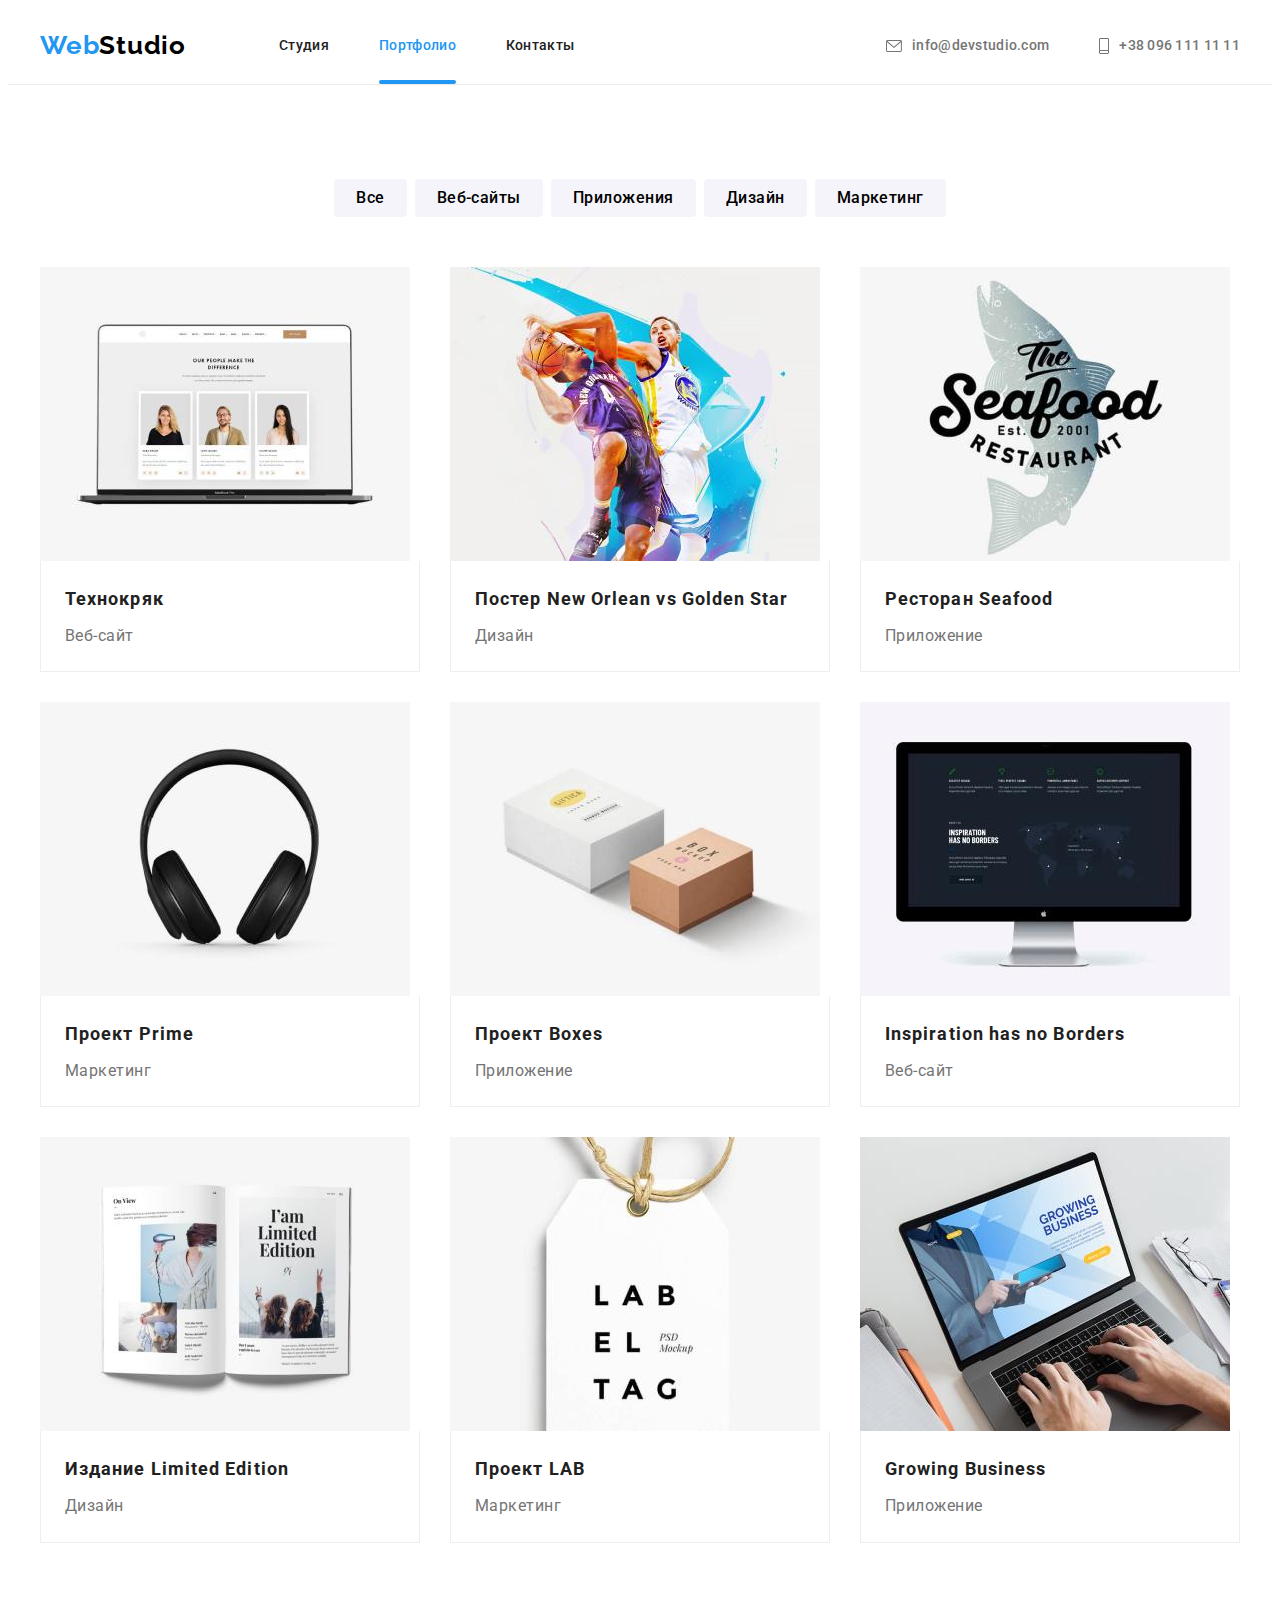
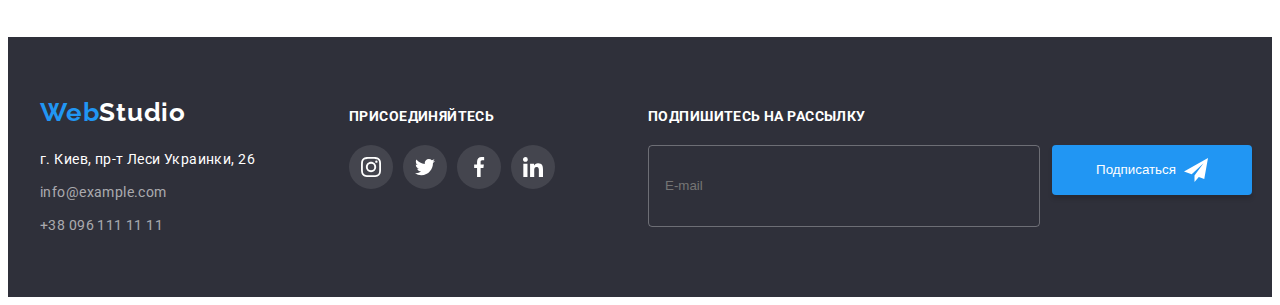
==== portfolio.html @ 8f99c056 "HW7" ====
<!DOCTYPE html>
<html lang="ru">
  <head>
    <meta charset="UTF-8" />
    <meta http-equiv="X-UA-Compatible" content="IE=edge" />
    <meta name="viewport" content="width=device-width, initial-scale=1.0" />
    <title>Портфолио</title>
    <link
      href="https://fonts.googleapis.com/css2?family=Raleway:wght@700&family=Roboto:wght@400;500;700;900&display=swap"
      rel="stylesheet"
    />
    <link
      rel="stylesheet"
      href="https://cdnjs.cloudflare.com/ajax/libs/modern-normalize/1.1.0/modern-normalize.min.css"
      integrity="sha512-wpPYUAdjBVSE4KJnH1VR1HeZfpl1ub8YT/NKx4PuQ5NmX2tKuGu6U/JRp5y+Y8XG2tV+wKQpNHVUX03MfMFn9Q=="
      crossorigin="anonymous"
      referrerpolicy="no-referrer"
    />
    <link rel="stylesheet" href="./css/main.min.css" />
  </head>
  <body>
    <header class="header">
      <div class="container header-content">
        <nav class="header__nav">
          <a class="logo" href="">Web<span class="logo__text">Studio</span></a>
          <ul class="site-nav list">
            <li class="site-nav__item">
              <a class="site-nav__link" href="/index.html">Студия</a>
            </li>
            <li class="site-nav__item">
              <a class="site-nav__link site-nav__link--current" href="">Портфолио</a>
            </li>
            <li class="site-nav__item"><a class="site-nav__link" href="">Контакты</a></li>
          </ul>
        </nav>
        <ul class="header-contact list">
          <li class="header-contact__item">
            <a class="header-contact__link" href="mailto:info@devstudio.com"
              ><svg width="16" height="12">
                <use href="./images/icons.svg.svg#icon-envelope"></use></svg
              >info@devstudio.com</a
            >
          </li>
          <li class="header-contact__item">
            <a class="header-contact__link" href="tel:+380961111111"
              ><svg width="10" height="16">
                <use href="./images/icons.svg.svg#icon-tel"></use></svg
              >+38 096 111 11 11</a
            >
          </li>
        </ul>
      </div>
    </header>
    <main class="main">
      <section class="section">
        <div class="container">
          <h1 class="hide">Проекты</h1>
          <ul class="filtr-list list">
            <li class="filtr-list__item">
              <button class="filtr-list__button" type="button">Все</button>
            </li>
            <li class="filtr-list__item">
              <button class="filtr-list__button" type="button">Веб-сайты</button>
            </li>
            <li class="filtr-list__item">
              <button class="filtr-list__button" type="button">Приложения</button>
            </li>
            <li class="filtr-list__item">
              <button class="filtr-list__button" type="button">Дизайн</button>
            </li>
            <li class="filtr-list__item">
              <button class="filtr-list__button" type="button">Маркетинг</button>
            </li>
          </ul>

          <ul class="project list">
            <li class="project__item">
              <a class="project-link" href="">
                <div class="project-link__inner">
                  <img
                    class="project-link__img"
                    src="/images/tehno.jpg"
                    alt="Ноутбук с портфолио"
                    width="370"
                    height="294"
                  />
                  <p class="project-link__aside-text">
                    Ресурс предлагает комплексные предложения с разным уровнем функционала и
                    сервисов. Все это позволит посетителю получить исчерпывающие сведения о компании
                    или частном лице.
                  </p>
                </div>
                <div class="project-link__inner-text">
                  <h3 class="project-link__title">Технокряк</h3>
                  <p class="project-link__text">Веб-сайт</p>
                </div>
              </a>
            </li>
            <li class="project__item">
              <a class="project-link" href="">
                <div class="project-link__inner">
                  <img
                    class="project-link__img"
                    src="/images/poster.jpg"
                    alt="Два мужчины играют в баскетбол"
                    width="370"
                    height="294"
                  />
                  <p class="project-link__aside-text">
                    Ресурс предлагает комплексные предложения с разным уровнем функционала и
                    сервисов. Все это позволит посетителю получить исчерпывающие сведения о компании
                    или частном лице.
                  </p>
                </div>

                <div class="project-link__inner-text">
                  <h3 class="project-link__title">Постер New Orlean vs Golden Star</h3>
                  <p class="project-link__text">Дизайн</p>
                </div>
              </a>
            </li>
            <li class="project__item">
              <a class="project-link" href="">
                <div class="project-link__inner">
                  <img
                    class="project-link__img"
                    src="/images/seafood.jpg"
                    alt="Логотип ресторана"
                    width="370"
                    height="294"
                  />
                  <p class="project-link__aside-text">
                    Ресурс предлагает комплексные предложения с разным уровнем функционала и
                    сервисов. Все это позволит посетителю получить исчерпывающие сведения о компании
                    или частном лице.
                  </p>
                </div>
                <div class="project-link__inner-text">
                  <h3 class="project-link__title">Ресторан Seafood</h3>
                  <p class="project-link__text">Приложение</p>
                </div>
              </a>
            </li>
            <li class="project__item">
              <a class="project-link" href="">
                <div class="project-link__inner">
                  <img
                    class="project-link__img"
                    src="/images/prime.jpg"
                    alt="Наушники"
                    width="370"
                    height="294"
                  />
                  <p class="project-link__aside-text">
                    Ресурс предлагает комплексные предложения с разным уровнем функционала и
                    сервисов. Все это позволит посетителю получить исчерпывающие сведения о компании
                    или частном лице.
                  </p>
                </div>
                <div class="project-link__inner-text">
                  <h3 class="project-link__title">Проект Prime</h3>
                  <p class="project-link__text">Маркетинг</p>
                </div>
              </a>
            </li>
            <li class="project__item">
              <a class="project-link" href="">
                <div class="project-link__inner">
                  <img
                    class="project-link__img"
                    src="/images/boxes.jpg"
                    alt="Две коробки"
                    width="370"
                    height="294"
                  />
                  <p class="project-link__aside-text">
                    Ресурс предлагает комплексные предложения с разным уровнем функционала и
                    сервисов. Все это позволит посетителю получить исчерпывающие сведения о компании
                    или частном лице.
                  </p>
                </div>
                <div class="project-link__inner-text">
                  <h3 class="project-link__title">Проект Boxes</h3>
                  <p class="project-link__text">Приложение</p>
                </div>
              </a>
            </li>
            <li class="project__item">
              <a class="project-link" href="">
                <div class="project-link__inner">
                  <img
                    class="project-link__img"
                    src="/images/borders.jpg"
                    alt="Монитор компьютера"
                    width="370"
                    height="294"
                  />
                  <p class="project-link__aside-text">
                    Ресурс предлагает комплексные предложения с разным уровнем функционала и
                    сервисов. Все это позволит посетителю получить исчерпывающие сведения о компании
                    или частном лице.
                  </p>
                </div>
                <div class="project-link__inner-text">
                  <h3 class="project-link__title">Inspiration has no Borders</h3>
                  <p class="project-link__text">Веб-сайт</p>
                </div>
              </a>
            </li>
            <li class="project__item">
              <a class="project-link" href="">
                <div class="project-link__inner">
                  <img
                    class="project-link__img"
                    src="/images/limited.jpg"
                    alt="Книга"
                    width="370"
                    height="294"
                  />
                  <p class="project-link__aside-text">
                    Ресурс предлагает комплексные предложения с разным уровнем функционала и
                    сервисов. Все это позволит посетителю получить исчерпывающие сведения о компании
                    или частном лице.
                  </p>
                </div>
                <div class="project-link__inner-text">
                  <h3 class="project-link__title">Издание Limited Edition</h3>
                  <p class="project-link__text">Дизайн</p>
                </div>
              </a>
            </li>
            <li class="project__item">
              <a class="project-link" href="">
                <div class="project-link__inner">
                  <img
                    class="project-link__img"
                    src="/images/lab.jpg"
                    alt="Бирка"
                    width="370"
                    height="294"
                  />
                  <p class="project-link__aside-text">
                    Ресурс предлагает комплексные предложения с разным уровнем функционала и
                    сервисов. Все это позволит посетителю получить исчерпывающие сведения о компании
                    или частном лице.
                  </p>
                </div>
                <div class="project-link__inner-text">
                  <h3 class="project-link__title">Проект LAB</h3>
                  <p class="project-link__text">Маркетинг</p>
                </div>
              </a>
            </li>
            <li class="project__item">
              <a class="project-link" href="">
                <div class="project-link__inner">
                  <img
                    class="project-link__img"
                    src="/images/growing.jpg"
                    alt="Мужчина печатает на ноутбуке"
                    width="370"
                    height="294"
                  />
                  <p class="project-link__aside-text">
                    Ресурс предлагает комплексные предложения с разным уровнем функционала и
                    сервисов. Все это позволит посетителю получить исчерпывающие сведения о компании
                    или частном лице.
                  </p>
                </div>
                <div class="project-link__inner-text">
                  <h3 class="project-link__title">Growing Business</h3>
                  <p class="project-link__text">Приложение</p>
                </div>
              </a>
            </li>
          </ul>
        </div>
      </section>
    </main>
    <footer class="footer">
      <div class="container footer__container">
        <div class="footer-inner">
          <a class="logo logo-foot" href=""
            >Web<span class="secondary-container__text">Studio</span></a
          >
          <address class="address">
            <ul class="address-list list">
              <li class="address-list__item">
                <a
                  class="address-list__link address-list__location"
                  href="https://bit.ly/3pXMvUd"
                  target="_blank"
                  rel="noopener noreferrer"
                  >г. Киев, пр-т Леси Украинки, 26</a
                >
              </li>
              <li class="address-list__item">
                <a class="address-list__link" href="mailto:info@devstudio.com">info@example.com</a>
              </li>
              <li class="address-list__item">
                <a class="address-list__link" href="tel:+380961111111">+38 096 111 11 11</a>
              </li>
            </ul>
          </address>
        </div>
        <div class="footer-social-networks">
          <p class="footer-social-networks__title">ПРИСОЕДИНЯЙТЕСЬ</p>
          <ul class="footer-social-networks__list list">
            <li class="footer-social-networks__item">
              <a class="footer-social-networks__link" href="">
                <svg width="20" height="20">
                  <use href="./images/icons.svg.svg#icon-instagram"></use>
                </svg>
              </a>
            </li>
            <li class="footer-social-networks__item">
              <a class="footer-social-networks__link" href="">
                <svg width="20" height="20">
                  <use href="./images/icons.svg.svg#icon-twitter"></use>
                </svg>
              </a>
            </li>
            <li class="footer-social-networks__item">
              <a class="footer-social-networks__link" href="">
                <svg width="20" height="20">
                  <use href="./images/icons.svg.svg#icon-facebook"></use>
                </svg>
              </a>
            </li>
            <li class="footer-social-networks__item">
              <a class="footer-social-networks__link" href="">
                <svg width="20" height="20">
                  <use href="./images/icons.svg.svg#icon-linkedin"></use>
                </svg>
              </a>
            </li>
          </ul>
        </div>
        <form class="form-footer">
          <p class="form-footer__title">Подпишитесь на рассылку</p>
          <div class="form-container">
            <label class="form-label">
              <input class="form-label__input" type="email" name="email" placeholder="E-mail" />
            </label>
            <button class="footer-button" type="submit">
              Подписаться
              <svg class="footer-button__icon" width="24" height="24">
                <use href="./images/icons.svg.svg#icon-send"></use>
              </svg>
            </button>
          </div>
        </form>
      </div>
    </footer>
  </body>
</html>
---- css/main.min.css ----
body{background-color:var(--primay-bg-color);color:var(--title-text-color);font-family:Roboto,sans-serif}.list{list-style:none}ul,h1,h2,h3,p{margin:0;padding:0}img{display:block;max-width:100%;height:auto}.hide{position:absolute;width:1px;height:1px;margin:-1px;border:0;padding:0;white-space:nowrap;-webkit-clip-path:inset(100%);clip-path:inset(100%);clip:rect(0 0 0 0);overflow:hidden}.section{padding-bottom:94px;padding-top:94px}.container{width:1200px;margin-left:auto;margin-right:auto;padding-left:15px;padding-right:15px}.header{border-bottom:1px solid #ececec}.header-content{display:-webkit-box;display:-ms-flexbox;display:flex;-webkit-box-align:center;-ms-flex-align:center;align-items:center}.header__nav{display:-webkit-box;display:-ms-flexbox;display:flex;-webkit-box-align:center;-ms-flex-align:center;align-items:center}.logo{color:#2196f3;text-decoration:none;letter-spacing:.03em;font-weight:700;font-size:26px;line-height:1.2;font-family:"Raleway";margin-right:93px}.logo__text{color:#000;letter-spacing:.03em}.site-nav{display:-webkit-box;display:-ms-flexbox;display:flex;gap:50px}.site-nav__item{letter-spacing:.02em}.site-nav__link{display:block;padding-top:30px;padding-bottom:30px}.site-nav__link.site-nav__link--current{color:#2196f3}.site-nav__link--current{position:relative}.site-nav__link--current::after{content:"";position:absolute;width:100%;height:4px;background-color:#2196f3;border-radius:2px;bottom:0;right:0;-webkit-animation:animation-current 250ms cubic-bezier(0.4, 0, 0.2, 1);animation:animation-current 250ms cubic-bezier(0.4, 0, 0.2, 1);color:#2196f3}@-webkit-keyframes animation-current{0%{-webkit-transform:scaleX(1);transform:scaleX(1)}50%{-webkit-transform:scaleX(0);transform:scaleX(0)}100%{-webkit-transform:scaleX(1);transform:scaleX(1)}}@keyframes animation-current{0%{-webkit-transform:scaleX(1);transform:scaleX(1)}50%{-webkit-transform:scaleX(0);transform:scaleX(0)}100%{-webkit-transform:scaleX(1);transform:scaleX(1)}}.site-nav__link{color:#212121;font-weight:500;font-size:14px;line-height:1.1;text-decoration:none;-webkit-transition:color 250ms cubic-bezier(0.4, 0, 0.2, 1);transition:color 250ms cubic-bezier(0.4, 0, 0.2, 1)}.site-nav__link:hover,.site-nav__link:focus{color:#2196f3;-webkit-transition:color 250ms cubic-bezier(0.4, 0, 0.2, 1);transition:color 250ms cubic-bezier(0.4, 0, 0.2, 1)}.header-contact{display:-webkit-box;display:-ms-flexbox;display:flex;margin-left:auto;gap:50px}.header-contact__link{padding-top:30px;padding-bottom:30px;color:#757575;font-weight:500;font-size:14px;line-height:1.1;text-decoration:none;letter-spacing:.02em;display:-webkit-box;display:-ms-flexbox;display:flex;-webkit-box-align:center;-ms-flex-align:center;align-items:center;fill:currentColor;gap:10px;-webkit-transition:color 250ms cubic-bezier(0.4, 0, 0.2, 1);transition:color 250ms cubic-bezier(0.4, 0, 0.2, 1)}.header-contact__link:hover,.header-contact__link:focus{color:#2196f3}.hero{background-color:#2f303a;text-align:center;padding-top:200px;padding-bottom:200px;margin-left:auto;margin-right:auto;max-width:1600px;background-image:-webkit-gradient(linear, left top, right top, from(rgba(47, 48, 58, 0.4)), to(rgba(47, 48, 58, 0.4))),url(../images/background.jpg);background-image:linear-gradient(to right, rgba(47, 48, 58, 0.4), rgba(47, 48, 58, 0.4)),url(../images/background.jpg);background-repeat:no-repeat;background-size:cover;background-position:center}.hero__title{width:696px;margin-left:auto;margin-right:auto;margin-bottom:30px;color:#fff;font-weight:900;font-size:44px;line-height:1.4;letter-spacing:.06em}.hero__button{padding:10px 32px 10px 32px;color:#fff;background-color:#2196f3;font-family:inherit;font-weight:700;font-size:16px;line-height:2;cursor:pointer;border:0;border-radius:4px;letter-spacing:.06em;-webkit-transition:background-color 250ms cubic-bezier(0.4, 0, 0.2, 1);transition:background-color 250ms cubic-bezier(0.4, 0, 0.2, 1)}.hero__button:hover,.hero__button:focus{background-color:#188ce8;-webkit-transition:background-color 250ms cubic-bezier(0.4, 0, 0.2, 1);transition:background-color 250ms cubic-bezier(0.4, 0, 0.2, 1);opacity:1}.peculiarity-icon{display:-webkit-box;display:-ms-flexbox;display:flex;gap:30px}.peculiarity-icon__item{display:-webkit-box;display:-ms-flexbox;display:flex;width:270px;height:120px;background-color:#f5f4fa;-webkit-box-pack:center;-ms-flex-pack:center;justify-content:center;-webkit-box-align:center;-ms-flex-align:center;align-items:center;border-radius:4px;margin-bottom:30px}.peculiarity{display:-webkit-box;display:-ms-flexbox;display:flex;-webkit-box-align:center;-ms-flex-align:center;align-items:center;gap:30px}.peculiarity__item{width:calc((100% - 90px)/4)}.peculiarity__title{margin-bottom:10px;font-weight:700;font-size:14px;line-height:1.1;letter-spacing:.03em}.peculiarity__text{color:#757575;font-size:14px;line-height:1.7;letter-spacing:.03em}.work{padding-bottom:94px}.our-work__title{margin-bottom:50px;font-weight:700;font-size:36px;line-height:1.7;text-align:center}.our-work__list{display:-webkit-box;display:-ms-flexbox;display:flex;gap:30px}.our-work__item{position:relative}.our-work__text{display:-webkit-box;display:-ms-flexbox;display:flex;-webkit-box-pack:center;-ms-flex-pack:center;justify-content:center;-webkit-box-align:center;-ms-flex-align:center;align-items:center;position:absolute;bottom:0;font-weight:700;font-size:14px;line-height:1.14;letter-spacing:.03em;text-transform:uppercase;color:#fff;background-color:rgba(47,48,58,.8);width:100%;height:70px}.our-team{background-color:#f5f4fa}.our-team__title{margin-bottom:50px;font-weight:700;font-size:36px;line-height:1.2;text-align:center;letter-spacing:.03em}.our-team__list{display:-webkit-box;display:-ms-flexbox;display:flex;gap:30px}.our-team__item{background-color:#fff;text-align:center;-webkit-box-shadow:0px 1px 3px rgba(0,0,0,.12),0px 1px 1px rgba(0,0,0,.14),0px 2px 1px rgba(0,0,0,.2);box-shadow:0px 1px 3px rgba(0,0,0,.12),0px 1px 1px rgba(0,0,0,.14),0px 2px 1px rgba(0,0,0,.2);border-radius:0px 0px 4px 4px;width:calc((100% - 90px)/4)}.our-team__subtitle{padding-top:30px;margin-bottom:10px;font-weight:500;font-size:16px;line-height:1.2;letter-spacing:.03em}.our-team__text{color:#757575;font-size:16px;line-height:1.2;letter-spacing:.03em;margin-bottom:16px}.socials-list{display:-webkit-box;display:-ms-flexbox;display:flex;-webkit-box-pack:center;-ms-flex-pack:center;justify-content:center;padding-bottom:30px;gap:10px}.socials-list__link{width:44px;height:44px;border-radius:50%;display:-webkit-box;display:-ms-flexbox;display:flex;-webkit-box-pack:center;-ms-flex-pack:center;justify-content:center;-webkit-box-align:center;-ms-flex-align:center;align-items:center;border-radius:50%;fill:#afb1b8;-webkit-transition:background-color 250ms cubic-bezier(0.4, 0, 0.2, 1),fill 250ms cubic-bezier(0.4, 0, 0.2, 1);transition:background-color 250ms cubic-bezier(0.4, 0, 0.2, 1),fill 250ms cubic-bezier(0.4, 0, 0.2, 1)}.socials-list__link:hover,.socials-list__link:focus{background-color:#2196f3;fill:#fff}.clients__title{margin-bottom:50px;font-weight:700;font-size:36px;line-height:1.2;text-align:center;letter-spacing:.03em}.clients__list{display:-webkit-box;display:-ms-flexbox;display:flex;gap:30px}.client__item{border-radius:4px}.clients__link{display:-webkit-box;display:-ms-flexbox;display:flex;-webkit-box-pack:center;-ms-flex-pack:center;justify-content:center;-webkit-box-align:center;-ms-flex-align:center;align-items:center;border:1px solid #afb1b8;border-radius:4px;fill:#afb1b8;width:170px;height:92px;-webkit-transition:border-color 250ms cubic-bezier(0.4, 0, 0.2, 1),fill 250ms cubic-bezier(0.4, 0, 0.2, 1);transition:border-color 250ms cubic-bezier(0.4, 0, 0.2, 1),fill 250ms cubic-bezier(0.4, 0, 0.2, 1)}.clients__link:hover,.clients__link:focus{fill:#2196f3;border-color:#2196f3}.footer{padding-top:60px;padding-bottom:60px;background-color:#2f303a;max-width:1600px;margin-left:auto;margin-right:auto}.footer__container{display:-webkit-box;display:-ms-flexbox;display:flex;gap:70px}.logo-foot{display:inline-block;margin-bottom:20px;letter-spacing:.03em}.secondary-container__text{color:#fff}.address-list__item{margin-bottom:9px}.address-list__item:last-child{margin-bottom:0}.address-list__link{color:rgba(255,255,255,.6);font-style:normal;font-size:14px;line-height:1.7;text-decoration:none;letter-spacing:.03em;-webkit-transition:color 250ms cubic-bezier(0.4, 0, 0.2, 1);transition:color 250ms cubic-bezier(0.4, 0, 0.2, 1)}.address-list__link:hover,.address-list__link:focus{color:#2196f3}.address-list__location{color:#fff}.footer-social-networks__title{color:#fff;font-weight:700;font-size:14px;line-height:1.14;letter-spacing:.03em;margin-bottom:20px;padding-top:12px}.footer-social-networks__list{display:-webkit-box;display:-ms-flexbox;display:flex;gap:10px}.footer-social-networks__link{width:44px;height:44px;display:-webkit-box;display:-ms-flexbox;display:flex;-webkit-box-pack:center;-ms-flex-pack:center;justify-content:center;-webkit-box-align:center;-ms-flex-align:center;align-items:center;border-radius:50%;fill:#fff;background-color:rgba(255,255,255,.1);-webkit-transition:background-color 250ms cubic-bezier(0.4, 0, 0.2, 1);transition:background-color 250ms cubic-bezier(0.4, 0, 0.2, 1)}.footer-social-networks__link:hover,.footer-social-networks__link:focus{background-color:#2196f3}.form-footer{margin-left:23px;padding-top:12px}.form-footer__title{font-weight:700;font-size:14px;line-height:1.14;letter-spacing:.03em;text-transform:uppercase;color:#fff;margin-bottom:20px}.form-container{display:-webkit-box;display:-ms-flexbox;display:flex;gap:12px}.form-label__input{outline:none;border:none;display:inline-block;width:358px;height:50px;background-color:inherit;border:1px solid rgba(255,255,255,.3);border-radius:4px;padding:15px 16px;-webkit-transition:border-color 250ms cubic-bezier(0.4, 0, 0.2, 1);transition:border-color 250ms cubic-bezier(0.4, 0, 0.2, 1);cursor:pointer;color:#fff}.form-label__input:focus{border-color:#188ce8}.footer-button{width:200px;height:50px;background-color:#2196f3;-webkit-box-shadow:0px 4px 4px rgba(0,0,0,.15);box-shadow:0px 4px 4px rgba(0,0,0,.15);border-radius:4px;border:0;color:#fff;display:-webkit-box;display:-ms-flexbox;display:flex;-webkit-box-align:center;-ms-flex-align:center;align-items:center;-webkit-box-pack:center;-ms-flex-pack:center;justify-content:center;gap:8px;cursor:pointer;-webkit-transition:background-color 250ms cubic-bezier(0.4, 0, 0.2, 1);transition:background-color 250ms cubic-bezier(0.4, 0, 0.2, 1)}.footer-button:hover,.footer-button:focus{background-color:#188ce8}.backdrop{position:fixed;top:0;left:0;opacity:1;background-color:rgba(0,0,0,.2);width:100%;height:100%;-webkit-transition:opacity 250ms cubic-bezier(0.4, 0, 0.2, 1),background-color 250ms cubic-bezier(0.4, 0, 0.2, 1);transition:opacity 250ms cubic-bezier(0.4, 0, 0.2, 1),background-color 250ms cubic-bezier(0.4, 0, 0.2, 1)}.backdrop.is-hidden{opacity:0;pointer-events:none}.backdrop.is-hidden .modal-window{-webkit-transform:translate(-50%, -50%) scale(0);transform:translate(-50%, -50%) scale(0)}.modal-window{position:absolute;width:528px;height:581px;padding:40px;top:50%;left:50%;-webkit-transform:translate(-50%, -50%) scale(1);transform:translate(-50%, -50%) scale(1);-webkit-transition:-webkit-transform 250ms cubic-bezier(0.4, 0, 0.2, 1);transition:-webkit-transform 250ms cubic-bezier(0.4, 0, 0.2, 1);transition:transform 250ms cubic-bezier(0.4, 0, 0.2, 1);transition:transform 250ms cubic-bezier(0.4, 0, 0.2, 1), -webkit-transform 250ms cubic-bezier(0.4, 0, 0.2, 1);background-color:#fff;-webkit-box-shadow:0px 1px 3px rgba(0,0,0,.12),0px 1px 1px rgba(0,0,0,.14),0px 2px 1px rgba(0,0,0,.2);box-shadow:0px 1px 3px rgba(0,0,0,.12),0px 1px 1px rgba(0,0,0,.14),0px 2px 1px rgba(0,0,0,.2);border-radius:4px}.modal-window__button{position:absolute;right:8px;top:8px;border-radius:60%;background-color:#fff;border-color:rgba(0,0,0,.1);cursor:pointer;-webkit-transition:fill 250ms cubic-bezier(0.4, 0, 0.2, 1);transition:fill 250ms cubic-bezier(0.4, 0, 0.2, 1)}.modal-window__button:hover{fill:#188ce8;-webkit-transition:fill 250ms cubic-bezier(0.4, 0, 0.2, 1);transition:fill 250ms cubic-bezier(0.4, 0, 0.2, 1)}.form-hero{margin-left:auto;margin-right:auto;border:0}.form-hero__text{font-weight:700;font-size:20px;line-height:1.15;text-align:center;letter-spacing:.03em;margin-bottom:12px}.form-filed{display:-webkit-box;display:-ms-flexbox;display:flex;-webkit-box-orient:vertical;-webkit-box-direction:normal;-ms-flex-direction:column;flex-direction:column;margin-bottom:10px;gap:4px}.form-filed__label{font-weight:400;font-size:12px;line-height:1.16;letter-spacing:.01em;color:#757575}.form-filed__container{position:relative}.form-filed__input{border:none;outline:none;height:40px;border:1px solid rgba(33,33,33,.2);border-radius:4px;padding:0px 12px 0px 42px;width:100%;-webkit-transition:border-color 250ms cubic-bezier(0.4, 0, 0.2, 1);transition:border-color 250ms cubic-bezier(0.4, 0, 0.2, 1);cursor:pointer}.form-filed__input:focus{border-color:#2196f3}.form-filed__input:focus~.form-filed__icon{fill:#2196f3}.form-filed__icon{position:absolute;display:inline-block;top:50%;left:12px;-webkit-transform:translateY(-50%);transform:translateY(-50%);-webkit-transition:fill 250ms cubic-bezier(0.4, 0, 0.2, 1);transition:fill 250ms cubic-bezier(0.4, 0, 0.2, 1)}.textarea{display:-webkit-box;display:-ms-flexbox;display:flex;-webkit-box-orient:vertical;-webkit-box-direction:normal;-ms-flex-direction:column;flex-direction:column;margin-bottom:20px;gap:4px}.textarea__window{outline:none;height:120px;resize:none;border:1px solid rgba(33,33,33,.2);border-radius:4px;padding:16px 12px;-webkit-transition:border-color 250ms cubic-bezier(0.4, 0, 0.2, 1);transition:border-color 250ms cubic-bezier(0.4, 0, 0.2, 1)}.textarea__window:focus{border-color:#2196f3}.textarea__window::-webkit-input-placeholder{font-weight:400;font-size:14px;line-height:1.14;letter-spacing:.01em;color:rgba(117,117,117,.5)}.textarea__window::-moz-placeholder{font-weight:400;font-size:14px;line-height:1.14;letter-spacing:.01em;color:rgba(117,117,117,.5)}.textarea__window:-ms-input-placeholder{font-weight:400;font-size:14px;line-height:1.14;letter-spacing:.01em;color:rgba(117,117,117,.5)}.textarea__window::-ms-input-placeholder{font-weight:400;font-size:14px;line-height:1.14;letter-spacing:.01em;color:rgba(117,117,117,.5)}.textarea__window::placeholder{font-weight:400;font-size:14px;line-height:1.14;letter-spacing:.01em;color:rgba(117,117,117,.5)}.form-checkbox__label{font-weight:400;font-size:14px;line-height:1.71;letter-spacing:.03em;cursor:pointer}.form-checkbox__input{position:absolute;width:1px;height:1px;margin:-1px;border:0;padding:0;white-space:nowrap;-webkit-clip-path:inset(100%);clip-path:inset(100%);clip:rect(0 0 0 0);overflow:hidden}.form-checkbox__input:checked~.form-checkbox__icon{opacity:1}.form-checkbox__input:checked+.form-checkbox__frame,.form-checkbox__input:focus+.form-checkbox__frame{border-color:#2196f3}.form-checkbox{margin-bottom:30px;display:-webkit-box;display:-ms-flexbox;display:flex;-webkit-box-pack:center;-ms-flex-pack:center;justify-content:center;-webkit-box-align:center;-ms-flex-align:center;align-items:center;position:relative;left:13px;cursor:pointer}.form-checkbox__icon{position:absolute;opacity:0;left:0;top:50%;-webkit-transform:translateY(-50%);transform:translateY(-50%);-webkit-transition:opacity 250ms cubic-bezier(0.4, 0, 0.2, 1);transition:opacity 250ms cubic-bezier(0.4, 0, 0.2, 1);fill:#2196f3}.form-checkbox__frame{width:16px;height:15px;border:2px solid #212121;border-radius:2px;position:absolute;left:0;top:50%;-webkit-transform:translateY(-50%);transform:translateY(-50%);-webkit-transition:border-color 250ms cubic-bezier(0.4, 0, 0.2, 1);transition:border-color 250ms cubic-bezier(0.4, 0, 0.2, 1)}.form-checkbox__link{color:#2196f3;text-decoration:none;position:relative}.form-checkbox__link::before{position:absolute;content:"";bottom:0;left:0;width:100%;height:1px;background-color:#2196f3}.form-hero__button{display:block;width:200px;height:50px;padding:10px 55px 10px 56px;background-color:#2196f3;color:#fff;border:0;cursor:pointer;letter-spacing:.06em;-webkit-box-shadow:0px 4px 4px rgba(0,0,0,.15);box-shadow:0px 4px 4px rgba(0,0,0,.15);border-radius:4px;margin-left:auto;margin-right:auto;-webkit-transition:background-color 250ms cubic-bezier(0.4, 0, 0.2, 1);transition:background-color 250ms cubic-bezier(0.4, 0, 0.2, 1)}.form-hero__button:hover{background-color:#188ce8}.filtr-list{display:-webkit-box;display:-ms-flexbox;display:flex;-webkit-box-pack:center;-ms-flex-pack:center;justify-content:center;margin-bottom:50px;gap:8px}.filtr-list__button{padding:6px 22px 6px 22px;background:#f5f4fa;font-weight:500;font-size:16px;line-height:1.6;letter-spacing:.03em;border-radius:4px;border:0;cursor:pointer;font-family:inherit;-webkit-transition:background-color 250ms cubic-bezier(0.4, 0, 0.2, 1),color 250ms cubic-bezier(0.4, 0, 0.2, 1),-webkit-box-shadow 250ms cubic-bezier(0.4, 0, 0.2, 1);transition:background-color 250ms cubic-bezier(0.4, 0, 0.2, 1),color 250ms cubic-bezier(0.4, 0, 0.2, 1),-webkit-box-shadow 250ms cubic-bezier(0.4, 0, 0.2, 1);transition:background-color 250ms cubic-bezier(0.4, 0, 0.2, 1),color 250ms cubic-bezier(0.4, 0, 0.2, 1),box-shadow 250ms cubic-bezier(0.4, 0, 0.2, 1);transition:background-color 250ms cubic-bezier(0.4, 0, 0.2, 1),color 250ms cubic-bezier(0.4, 0, 0.2, 1),box-shadow 250ms cubic-bezier(0.4, 0, 0.2, 1),-webkit-box-shadow 250ms cubic-bezier(0.4, 0, 0.2, 1)}.filtr-list__button:hover,.filtr-list__button:focus{background-color:#2196f3;color:#fff;-webkit-box-shadow:0px 3px 1px rgba(0,0,0,.1),0px 1px 2px rgba(0,0,0,.08),0px 2px 2px rgba(0,0,0,.12);box-shadow:0px 3px 1px rgba(0,0,0,.1),0px 1px 2px rgba(0,0,0,.08),0px 2px 2px rgba(0,0,0,.12)}.project{display:-webkit-box;display:-ms-flexbox;display:flex;-ms-flex-wrap:wrap;flex-wrap:wrap;gap:30px}.project__item{width:calc((100% - 60px)/3)}.project-link__aside-text{font-weight:400;font-size:18px;line-height:1.55;letter-spacing:.03em;color:#fff;background-color:rgba(33,150,243,.9);padding:63px 24px;height:294px;width:100%;position:absolute;top:0;opacity:0;-webkit-transform:translate(0, 100%);transform:translate(0, 100%);-webkit-transition:opacity 250ms cubic-bezier(0.4, 0, 0.2, 1),-webkit-transform 250ms cubic-bezier(0.4, 0, 0.2, 1);transition:opacity 250ms cubic-bezier(0.4, 0, 0.2, 1),-webkit-transform 250ms cubic-bezier(0.4, 0, 0.2, 1);transition:transform 250ms cubic-bezier(0.4, 0, 0.2, 1),opacity 250ms cubic-bezier(0.4, 0, 0.2, 1);transition:transform 250ms cubic-bezier(0.4, 0, 0.2, 1),opacity 250ms cubic-bezier(0.4, 0, 0.2, 1),-webkit-transform 250ms cubic-bezier(0.4, 0, 0.2, 1)}.project-link__inner{overflow:hidden;position:relative}.project-link{text-decoration:none;display:block;-webkit-transition:-webkit-box-shadow 250ms cubic-bezier(0.4, 0, 0.2, 1);transition:-webkit-box-shadow 250ms cubic-bezier(0.4, 0, 0.2, 1);transition:box-shadow 250ms cubic-bezier(0.4, 0, 0.2, 1);transition:box-shadow 250ms cubic-bezier(0.4, 0, 0.2, 1), -webkit-box-shadow 250ms cubic-bezier(0.4, 0, 0.2, 1)}.project-link:hover,.project-link:focus{-webkit-box-shadow:0px 1px 1px rgba(0,0,0,.12),0px 4px 4px rgba(0,0,0,.06),1px 4px 6px rgba(0,0,0,.16);box-shadow:0px 1px 1px rgba(0,0,0,.12),0px 4px 4px rgba(0,0,0,.06),1px 4px 6px rgba(0,0,0,.16)}.project-link:hover .project-link__aside-text,.project-link:focus .project-link__aside-text{opacity:1;bottom:100%;-webkit-transform:translate(0, 0);transform:translate(0, 0)}.project-link__title{color:#212121;margin-bottom:4px;font-weight:700;font-size:18px;line-height:2;letter-spacing:.06em}.project-link__inner-text{padding:20px 24px 20px 24px;border:1px solid #eee;border-top:0}.project-link__text{color:#757575;font-size:16px;line-height:1.9;letter-spacing:.03em}/*# sourceMappingURL=main.min.css.map */
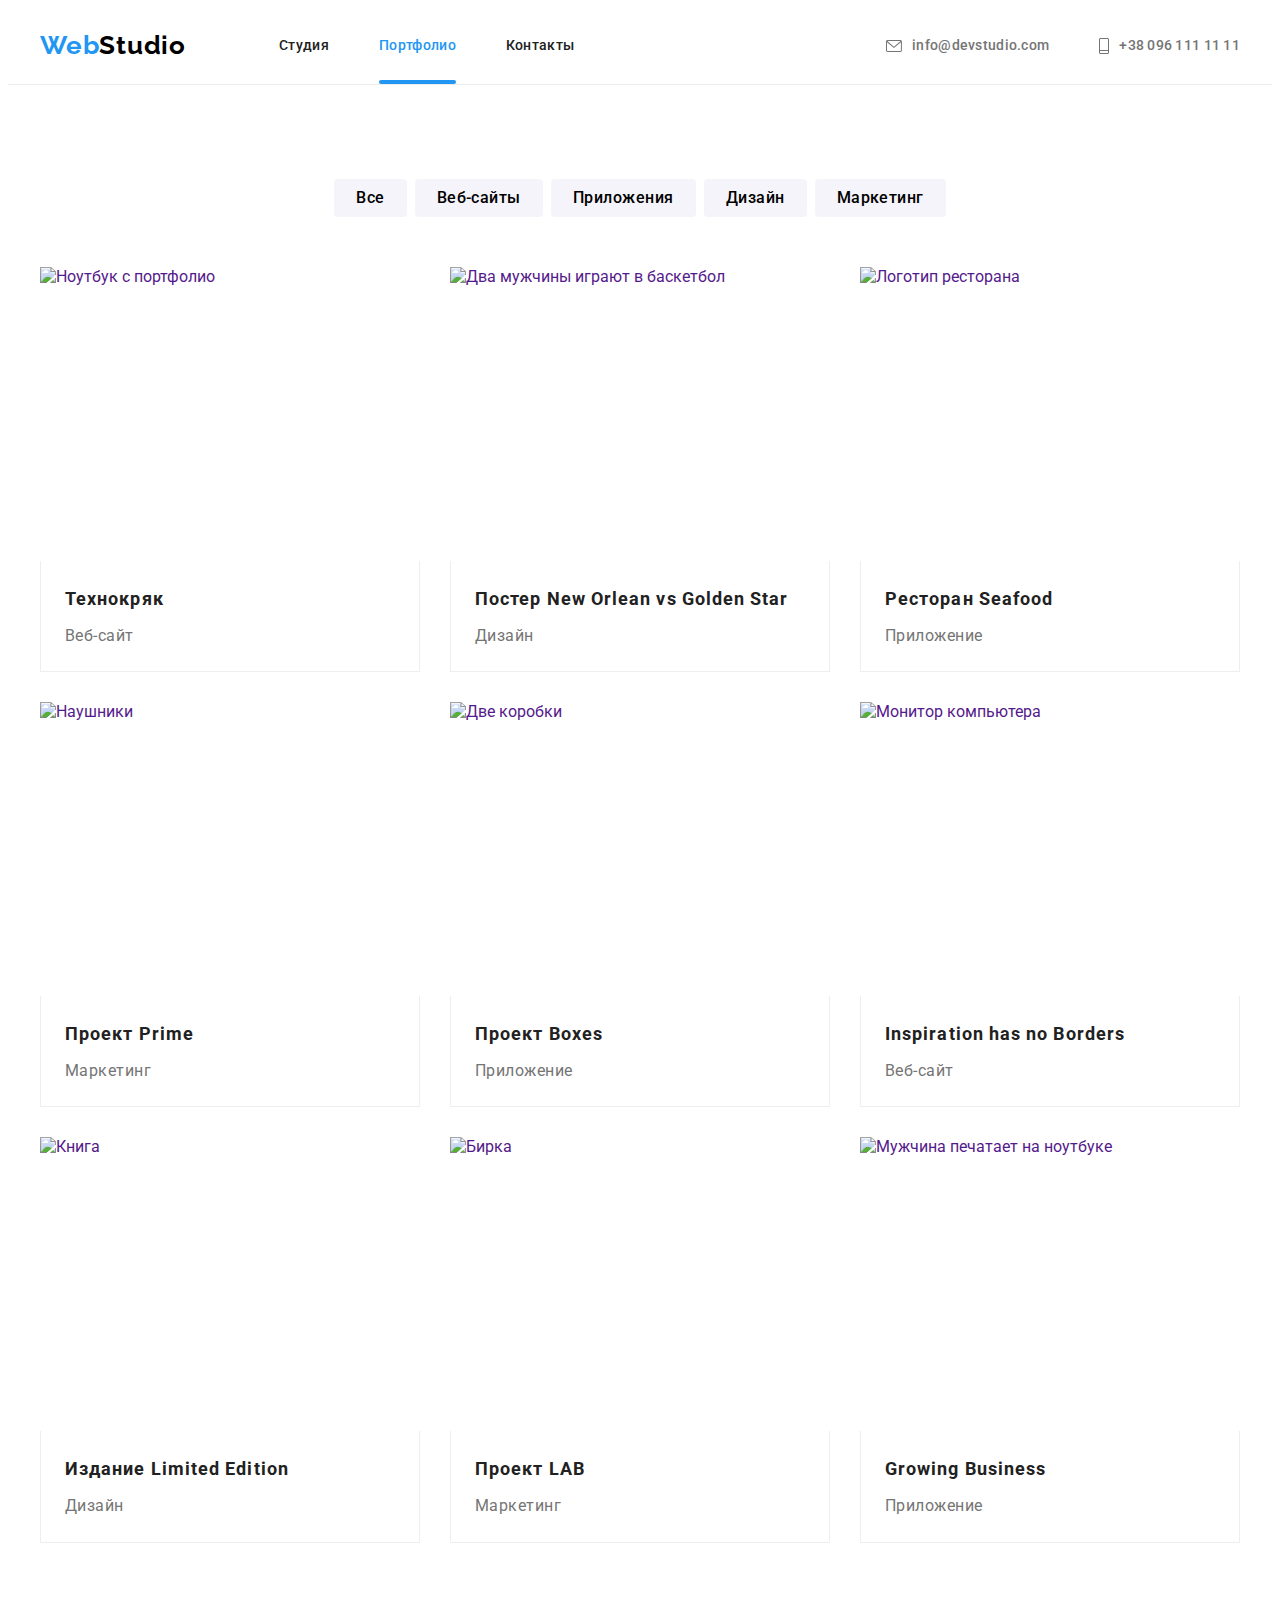
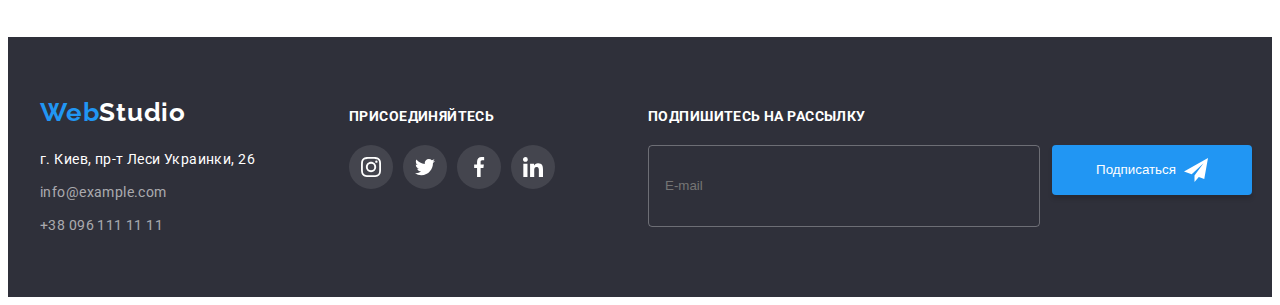
==== commit 14fc7766: "fix" ====
--- a/portfolio.html
+++ b/portfolio.html
@@ -25,7 +25,7 @@
           <a class="logo" href="">Web<span class="logo__text">Studio</span></a>
           <ul class="site-nav list">
             <li class="site-nav__item">
-              <a class="site-nav__link" href="/index.html">Студия</a>
+              <a class="site-nav__link" href="./index.html">Студия</a>
             </li>
             <li class="site-nav__item">
               <a class="site-nav__link site-nav__link--current" href="">Портфолио</a>
@@ -79,7 +79,7 @@
                 <div class="project-link__inner">
                   <img
                     class="project-link__img"
-                    src="/images/tehno.jpg"
+                    src="../goit-markup-hw-07/images/tehno.jpg"
                     alt="Ноутбук с портфолио"
                     width="370"
                     height="294"
@@ -101,7 +101,7 @@
                 <div class="project-link__inner">
                   <img
                     class="project-link__img"
-                    src="/images/poster.jpg"
+                    src="../goit-markup-hw-07/images/poster.jpg"
                     alt="Два мужчины играют в баскетбол"
                     width="370"
                     height="294"
@@ -124,7 +124,7 @@
                 <div class="project-link__inner">
                   <img
                     class="project-link__img"
-                    src="/images/seafood.jpg"
+                    src="../goit-markup-hw-07/images/seafood.jpg"
                     alt="Логотип ресторана"
                     width="370"
                     height="294"
@@ -146,7 +146,7 @@
                 <div class="project-link__inner">
                   <img
                     class="project-link__img"
-                    src="/images/prime.jpg"
+                    src="../goit-markup-hw-07/images/prime.jpg"
                     alt="Наушники"
                     width="370"
                     height="294"
@@ -168,7 +168,7 @@
                 <div class="project-link__inner">
                   <img
                     class="project-link__img"
-                    src="/images/boxes.jpg"
+                    src="../goit-markup-hw-07/images/boxes.jpg"
                     alt="Две коробки"
                     width="370"
                     height="294"
@@ -190,7 +190,7 @@
                 <div class="project-link__inner">
                   <img
                     class="project-link__img"
-                    src="/images/borders.jpg"
+                    src="../goit-markup-hw-07/images/borders.jpg"
                     alt="Монитор компьютера"
                     width="370"
                     height="294"
@@ -212,7 +212,7 @@
                 <div class="project-link__inner">
                   <img
                     class="project-link__img"
-                    src="/images/limited.jpg"
+                    src="../goit-markup-hw-07/images/limited.jpg"
                     alt="Книга"
                     width="370"
                     height="294"
@@ -234,7 +234,7 @@
                 <div class="project-link__inner">
                   <img
                     class="project-link__img"
-                    src="/images/lab.jpg"
+                    src="../goit-markup-hw-07/images/lab.jpg"
                     alt="Бирка"
                     width="370"
                     height="294"
@@ -256,7 +256,7 @@
                 <div class="project-link__inner">
                   <img
                     class="project-link__img"
-                    src="/images/growing.jpg"
+                    src="../goit-markup-hw-07/images/growing.jpg"
                     alt="Мужчина печатает на ноутбуке"
                     width="370"
                     height="294"
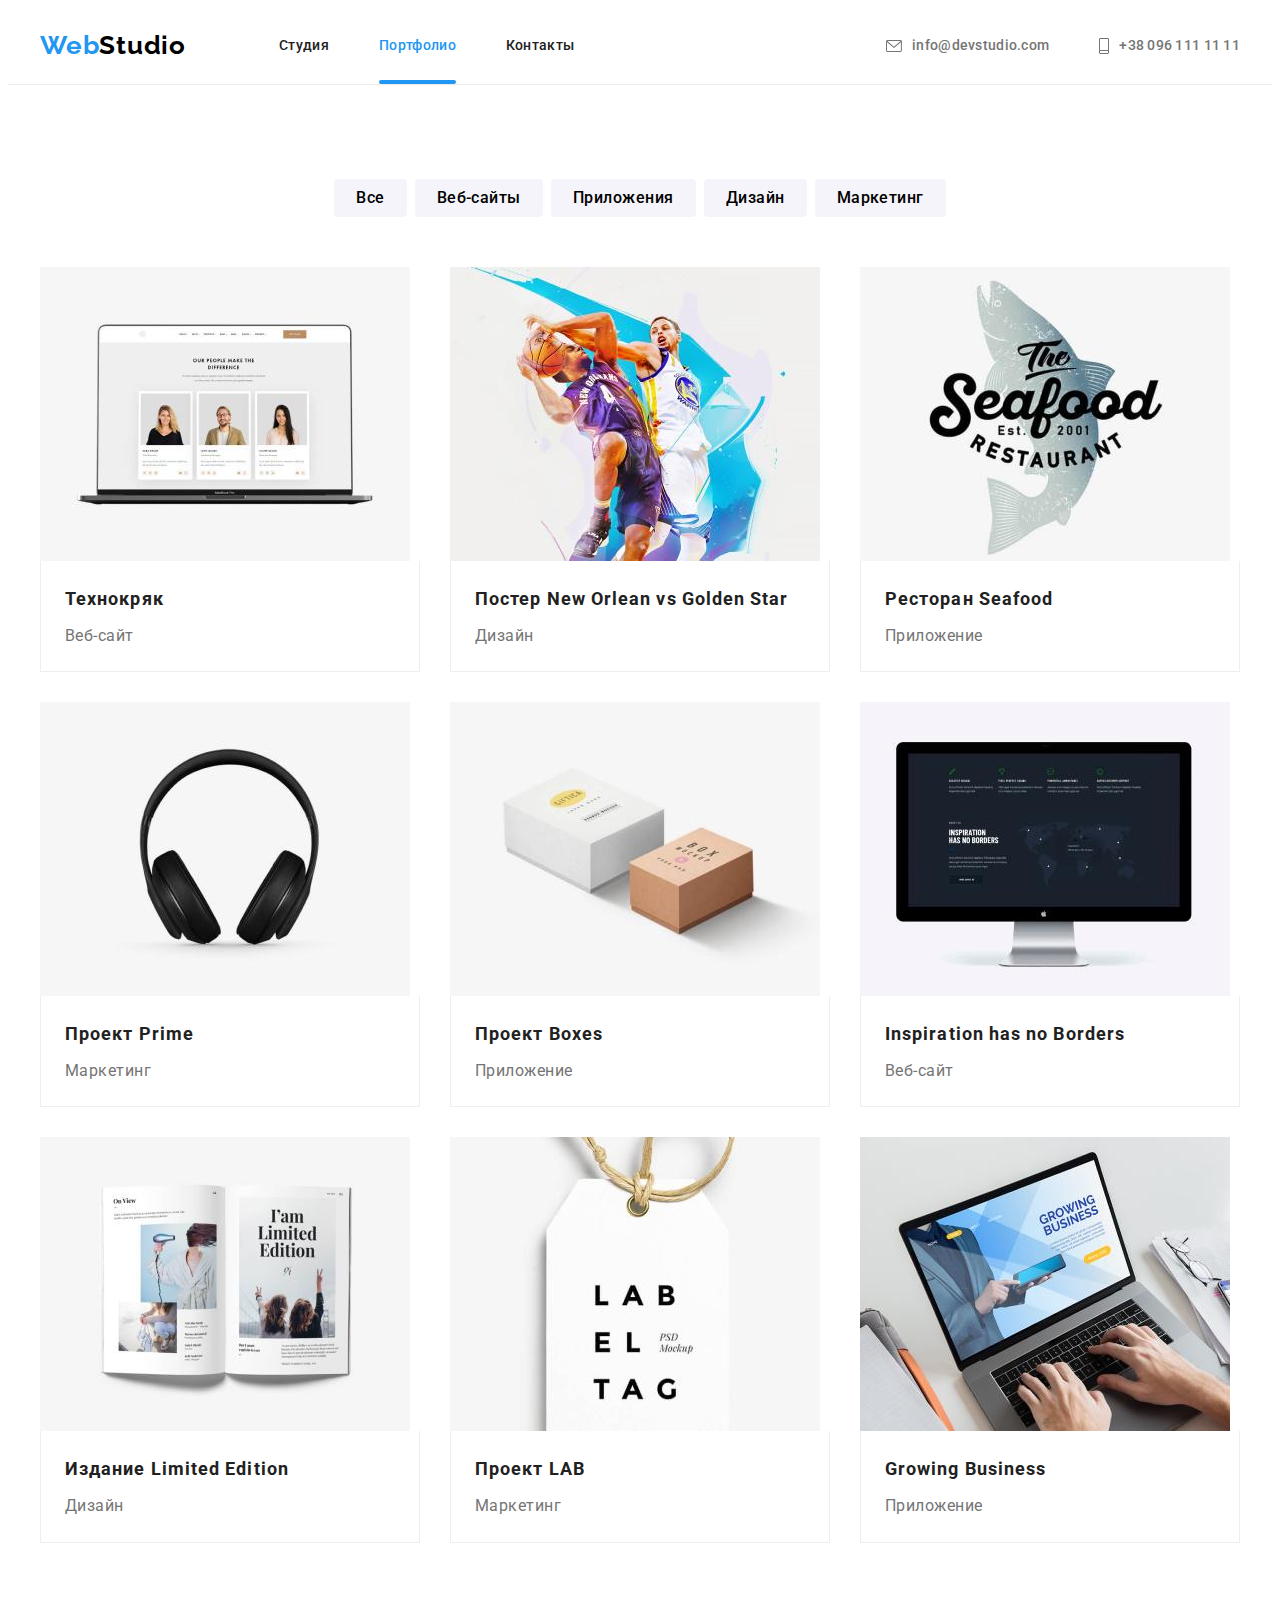
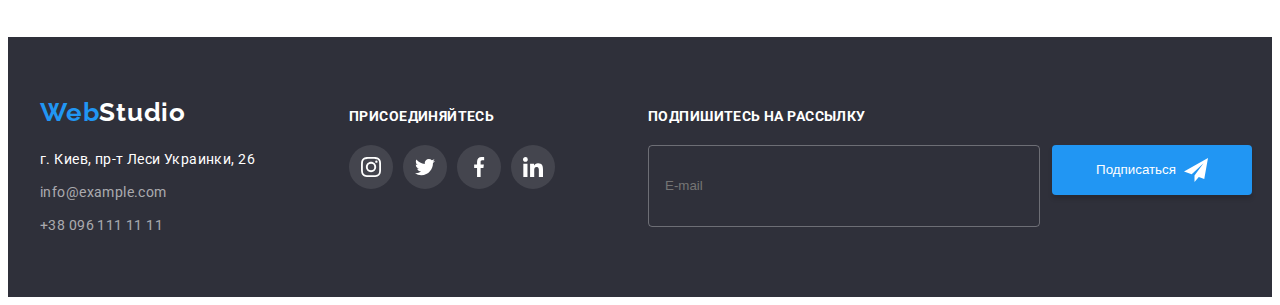
==== commit 7627fb20: "edits" ====
--- a/portfolio.html
+++ b/portfolio.html
@@ -79,7 +79,7 @@
                 <div class="project-link__inner">
                   <img
                     class="project-link__img"
-                    src="../goit-markup-hw-07/images/tehno.jpg"
+                    src="./images/tehno.jpg"
                     alt="Ноутбук с портфолио"
                     width="370"
                     height="294"
@@ -101,7 +101,7 @@
                 <div class="project-link__inner">
                   <img
                     class="project-link__img"
-                    src="../goit-markup-hw-07/images/poster.jpg"
+                    src="./images/poster.jpg"
                     alt="Два мужчины играют в баскетбол"
                     width="370"
                     height="294"
@@ -124,7 +124,7 @@
                 <div class="project-link__inner">
                   <img
                     class="project-link__img"
-                    src="../goit-markup-hw-07/images/seafood.jpg"
+                    src="./images/seafood.jpg"
                     alt="Логотип ресторана"
                     width="370"
                     height="294"
@@ -146,7 +146,7 @@
                 <div class="project-link__inner">
                   <img
                     class="project-link__img"
-                    src="../goit-markup-hw-07/images/prime.jpg"
+                    src="./images/prime.jpg"
                     alt="Наушники"
                     width="370"
                     height="294"
@@ -168,7 +168,7 @@
                 <div class="project-link__inner">
                   <img
                     class="project-link__img"
-                    src="../goit-markup-hw-07/images/boxes.jpg"
+                    src="./images/boxes.jpg"
                     alt="Две коробки"
                     width="370"
                     height="294"
@@ -190,7 +190,7 @@
                 <div class="project-link__inner">
                   <img
                     class="project-link__img"
-                    src="../goit-markup-hw-07/images/borders.jpg"
+                    src="./images/borders.jpg"
                     alt="Монитор компьютера"
                     width="370"
                     height="294"
@@ -212,7 +212,7 @@
                 <div class="project-link__inner">
                   <img
                     class="project-link__img"
-                    src="../goit-markup-hw-07/images/limited.jpg"
+                    src="./images/limited.jpg"
                     alt="Книга"
                     width="370"
                     height="294"
@@ -234,7 +234,7 @@
                 <div class="project-link__inner">
                   <img
                     class="project-link__img"
-                    src="../goit-markup-hw-07/images/lab.jpg"
+                    src="./images/lab.jpg"
                     alt="Бирка"
                     width="370"
                     height="294"
@@ -256,7 +256,7 @@
                 <div class="project-link__inner">
                   <img
                     class="project-link__img"
-                    src="../goit-markup-hw-07/images/growing.jpg"
+                    src="./images/growing.jpg"
                     alt="Мужчина печатает на ноутбуке"
                     width="370"
                     height="294"
--- a/css/main.min.css
+++ b/css/main.min.css
@@ -1 +1 @@
-body{background-color:var(--primay-bg-color);color:var(--title-text-color);font-family:Roboto,sans-serif}.list{list-style:none}ul,h1,h2,h3,p{margin:0;padding:0}img{display:block;max-width:100%;height:auto}.hide{position:absolute;width:1px;height:1px;margin:-1px;border:0;padding:0;white-space:nowrap;-webkit-clip-path:inset(100%);clip-path:inset(100%);clip:rect(0 0 0 0);overflow:hidden}.section{padding-bottom:94px;padding-top:94px}.container{width:1200px;margin-left:auto;margin-right:auto;padding-left:15px;padding-right:15px}.header{border-bottom:1px solid #ececec}.header-content{display:-webkit-box;display:-ms-flexbox;display:flex;-webkit-box-align:center;-ms-flex-align:center;align-items:center}.header__nav{display:-webkit-box;display:-ms-flexbox;display:flex;-webkit-box-align:center;-ms-flex-align:center;align-items:center}.logo{color:#2196f3;text-decoration:none;letter-spacing:.03em;font-weight:700;font-size:26px;line-height:1.2;font-family:"Raleway";margin-right:93px}.logo__text{color:#000;letter-spacing:.03em}.site-nav{display:-webkit-box;display:-ms-flexbox;display:flex;gap:50px}.site-nav__item{letter-spacing:.02em}.site-nav__link{display:block;padding-top:30px;padding-bottom:30px}.site-nav__link.site-nav__link--current{color:#2196f3}.site-nav__link--current{position:relative}.site-nav__link--current::after{content:"";position:absolute;width:100%;height:4px;background-color:#2196f3;border-radius:2px;bottom:0;right:0;-webkit-animation:animation-current 250ms cubic-bezier(0.4, 0, 0.2, 1);animation:animation-current 250ms cubic-bezier(0.4, 0, 0.2, 1);color:#2196f3}@-webkit-keyframes animation-current{0%{-webkit-transform:scaleX(1);transform:scaleX(1)}50%{-webkit-transform:scaleX(0);transform:scaleX(0)}100%{-webkit-transform:scaleX(1);transform:scaleX(1)}}@keyframes animation-current{0%{-webkit-transform:scaleX(1);transform:scaleX(1)}50%{-webkit-transform:scaleX(0);transform:scaleX(0)}100%{-webkit-transform:scaleX(1);transform:scaleX(1)}}.site-nav__link{color:#212121;font-weight:500;font-size:14px;line-height:1.1;text-decoration:none;-webkit-transition:color 250ms cubic-bezier(0.4, 0, 0.2, 1);transition:color 250ms cubic-bezier(0.4, 0, 0.2, 1)}.site-nav__link:hover,.site-nav__link:focus{color:#2196f3;-webkit-transition:color 250ms cubic-bezier(0.4, 0, 0.2, 1);transition:color 250ms cubic-bezier(0.4, 0, 0.2, 1)}.header-contact{display:-webkit-box;display:-ms-flexbox;display:flex;margin-left:auto;gap:50px}.header-contact__link{padding-top:30px;padding-bottom:30px;color:#757575;font-weight:500;font-size:14px;line-height:1.1;text-decoration:none;letter-spacing:.02em;display:-webkit-box;display:-ms-flexbox;display:flex;-webkit-box-align:center;-ms-flex-align:center;align-items:center;fill:currentColor;gap:10px;-webkit-transition:color 250ms cubic-bezier(0.4, 0, 0.2, 1);transition:color 250ms cubic-bezier(0.4, 0, 0.2, 1)}.header-contact__link:hover,.header-contact__link:focus{color:#2196f3}.hero{background-color:#2f303a;text-align:center;padding-top:200px;padding-bottom:200px;margin-left:auto;margin-right:auto;max-width:1600px;background-image:-webkit-gradient(linear, left top, right top, from(rgba(47, 48, 58, 0.4)), to(rgba(47, 48, 58, 0.4))),url(../images/background.jpg);background-image:linear-gradient(to right, rgba(47, 48, 58, 0.4), rgba(47, 48, 58, 0.4)),url(../images/background.jpg);background-repeat:no-repeat;background-size:cover;background-position:center}.hero__title{width:696px;margin-left:auto;margin-right:auto;margin-bottom:30px;color:#fff;font-weight:900;font-size:44px;line-height:1.4;letter-spacing:.06em}.hero__button{padding:10px 32px 10px 32px;color:#fff;background-color:#2196f3;font-family:inherit;font-weight:700;font-size:16px;line-height:2;cursor:pointer;border:0;border-radius:4px;letter-spacing:.06em;-webkit-transition:background-color 250ms cubic-bezier(0.4, 0, 0.2, 1);transition:background-color 250ms cubic-bezier(0.4, 0, 0.2, 1)}.hero__button:hover,.hero__button:focus{background-color:#188ce8;-webkit-transition:background-color 250ms cubic-bezier(0.4, 0, 0.2, 1);transition:background-color 250ms cubic-bezier(0.4, 0, 0.2, 1);opacity:1}.peculiarity-icon{display:-webkit-box;display:-ms-flexbox;display:flex;gap:30px}.peculiarity-icon__item{display:-webkit-box;display:-ms-flexbox;display:flex;width:270px;height:120px;background-color:#f5f4fa;-webkit-box-pack:center;-ms-flex-pack:center;justify-content:center;-webkit-box-align:center;-ms-flex-align:center;align-items:center;border-radius:4px;margin-bottom:30px}.peculiarity{display:-webkit-box;display:-ms-flexbox;display:flex;-webkit-box-align:center;-ms-flex-align:center;align-items:center;gap:30px}.peculiarity__item{width:calc((100% - 90px)/4)}.peculiarity__title{margin-bottom:10px;font-weight:700;font-size:14px;line-height:1.1;letter-spacing:.03em}.peculiarity__text{color:#757575;font-size:14px;line-height:1.7;letter-spacing:.03em}.work{padding-bottom:94px}.our-work__title{margin-bottom:50px;font-weight:700;font-size:36px;line-height:1.7;text-align:center}.our-work__list{display:-webkit-box;display:-ms-flexbox;display:flex;gap:30px}.our-work__item{position:relative}.our-work__text{display:-webkit-box;display:-ms-flexbox;display:flex;-webkit-box-pack:center;-ms-flex-pack:center;justify-content:center;-webkit-box-align:center;-ms-flex-align:center;align-items:center;position:absolute;bottom:0;font-weight:700;font-size:14px;line-height:1.14;letter-spacing:.03em;text-transform:uppercase;color:#fff;background-color:rgba(47,48,58,.8);width:100%;height:70px}.our-team{background-color:#f5f4fa}.our-team__title{margin-bottom:50px;font-weight:700;font-size:36px;line-height:1.2;text-align:center;letter-spacing:.03em}.our-team__list{display:-webkit-box;display:-ms-flexbox;display:flex;gap:30px}.our-team__item{background-color:#fff;text-align:center;-webkit-box-shadow:0px 1px 3px rgba(0,0,0,.12),0px 1px 1px rgba(0,0,0,.14),0px 2px 1px rgba(0,0,0,.2);box-shadow:0px 1px 3px rgba(0,0,0,.12),0px 1px 1px rgba(0,0,0,.14),0px 2px 1px rgba(0,0,0,.2);border-radius:0px 0px 4px 4px;width:calc((100% - 90px)/4)}.our-team__subtitle{padding-top:30px;margin-bottom:10px;font-weight:500;font-size:16px;line-height:1.2;letter-spacing:.03em}.our-team__text{color:#757575;font-size:16px;line-height:1.2;letter-spacing:.03em;margin-bottom:16px}.socials-list{display:-webkit-box;display:-ms-flexbox;display:flex;-webkit-box-pack:center;-ms-flex-pack:center;justify-content:center;padding-bottom:30px;gap:10px}.socials-list__link{width:44px;height:44px;border-radius:50%;display:-webkit-box;display:-ms-flexbox;display:flex;-webkit-box-pack:center;-ms-flex-pack:center;justify-content:center;-webkit-box-align:center;-ms-flex-align:center;align-items:center;border-radius:50%;fill:#afb1b8;-webkit-transition:background-color 250ms cubic-bezier(0.4, 0, 0.2, 1),fill 250ms cubic-bezier(0.4, 0, 0.2, 1);transition:background-color 250ms cubic-bezier(0.4, 0, 0.2, 1),fill 250ms cubic-bezier(0.4, 0, 0.2, 1)}.socials-list__link:hover,.socials-list__link:focus{background-color:#2196f3;fill:#fff}.clients__title{margin-bottom:50px;font-weight:700;font-size:36px;line-height:1.2;text-align:center;letter-spacing:.03em}.clients__list{display:-webkit-box;display:-ms-flexbox;display:flex;gap:30px}.client__item{border-radius:4px}.clients__link{display:-webkit-box;display:-ms-flexbox;display:flex;-webkit-box-pack:center;-ms-flex-pack:center;justify-content:center;-webkit-box-align:center;-ms-flex-align:center;align-items:center;border:1px solid #afb1b8;border-radius:4px;fill:#afb1b8;width:170px;height:92px;-webkit-transition:border-color 250ms cubic-bezier(0.4, 0, 0.2, 1),fill 250ms cubic-bezier(0.4, 0, 0.2, 1);transition:border-color 250ms cubic-bezier(0.4, 0, 0.2, 1),fill 250ms cubic-bezier(0.4, 0, 0.2, 1)}.clients__link:hover,.clients__link:focus{fill:#2196f3;border-color:#2196f3}.footer{padding-top:60px;padding-bottom:60px;background-color:#2f303a;max-width:1600px;margin-left:auto;margin-right:auto}.footer__container{display:-webkit-box;display:-ms-flexbox;display:flex;gap:70px}.logo-foot{display:inline-block;margin-bottom:20px;letter-spacing:.03em}.secondary-container__text{color:#fff}.address-list__item{margin-bottom:9px}.address-list__item:last-child{margin-bottom:0}.address-list__link{color:rgba(255,255,255,.6);font-style:normal;font-size:14px;line-height:1.7;text-decoration:none;letter-spacing:.03em;-webkit-transition:color 250ms cubic-bezier(0.4, 0, 0.2, 1);transition:color 250ms cubic-bezier(0.4, 0, 0.2, 1)}.address-list__link:hover,.address-list__link:focus{color:#2196f3}.address-list__location{color:#fff}.footer-social-networks__title{color:#fff;font-weight:700;font-size:14px;line-height:1.14;letter-spacing:.03em;margin-bottom:20px;padding-top:12px}.footer-social-networks__list{display:-webkit-box;display:-ms-flexbox;display:flex;gap:10px}.footer-social-networks__link{width:44px;height:44px;display:-webkit-box;display:-ms-flexbox;display:flex;-webkit-box-pack:center;-ms-flex-pack:center;justify-content:center;-webkit-box-align:center;-ms-flex-align:center;align-items:center;border-radius:50%;fill:#fff;background-color:rgba(255,255,255,.1);-webkit-transition:background-color 250ms cubic-bezier(0.4, 0, 0.2, 1);transition:background-color 250ms cubic-bezier(0.4, 0, 0.2, 1)}.footer-social-networks__link:hover,.footer-social-networks__link:focus{background-color:#2196f3}.form-footer{margin-left:23px;padding-top:12px}.form-footer__title{font-weight:700;font-size:14px;line-height:1.14;letter-spacing:.03em;text-transform:uppercase;color:#fff;margin-bottom:20px}.form-container{display:-webkit-box;display:-ms-flexbox;display:flex;gap:12px}.form-label__input{outline:none;border:none;display:inline-block;width:358px;height:50px;background-color:inherit;border:1px solid rgba(255,255,255,.3);border-radius:4px;padding:15px 16px;-webkit-transition:border-color 250ms cubic-bezier(0.4, 0, 0.2, 1);transition:border-color 250ms cubic-bezier(0.4, 0, 0.2, 1);cursor:pointer;color:#fff}.form-label__input:focus{border-color:#188ce8}.footer-button{width:200px;height:50px;background-color:#2196f3;-webkit-box-shadow:0px 4px 4px rgba(0,0,0,.15);box-shadow:0px 4px 4px rgba(0,0,0,.15);border-radius:4px;border:0;color:#fff;display:-webkit-box;display:-ms-flexbox;display:flex;-webkit-box-align:center;-ms-flex-align:center;align-items:center;-webkit-box-pack:center;-ms-flex-pack:center;justify-content:center;gap:8px;cursor:pointer;-webkit-transition:background-color 250ms cubic-bezier(0.4, 0, 0.2, 1);transition:background-color 250ms cubic-bezier(0.4, 0, 0.2, 1)}.footer-button:hover,.footer-button:focus{background-color:#188ce8}.backdrop{position:fixed;top:0;left:0;opacity:1;background-color:rgba(0,0,0,.2);width:100%;height:100%;-webkit-transition:opacity 250ms cubic-bezier(0.4, 0, 0.2, 1),background-color 250ms cubic-bezier(0.4, 0, 0.2, 1);transition:opacity 250ms cubic-bezier(0.4, 0, 0.2, 1),background-color 250ms cubic-bezier(0.4, 0, 0.2, 1)}.backdrop.is-hidden{opacity:0;pointer-events:none}.backdrop.is-hidden .modal-window{-webkit-transform:translate(-50%, -50%) scale(0);transform:translate(-50%, -50%) scale(0)}.modal-window{position:absolute;width:528px;height:581px;padding:40px;top:50%;left:50%;-webkit-transform:translate(-50%, -50%) scale(1);transform:translate(-50%, -50%) scale(1);-webkit-transition:-webkit-transform 250ms cubic-bezier(0.4, 0, 0.2, 1);transition:-webkit-transform 250ms cubic-bezier(0.4, 0, 0.2, 1);transition:transform 250ms cubic-bezier(0.4, 0, 0.2, 1);transition:transform 250ms cubic-bezier(0.4, 0, 0.2, 1), -webkit-transform 250ms cubic-bezier(0.4, 0, 0.2, 1);background-color:#fff;-webkit-box-shadow:0px 1px 3px rgba(0,0,0,.12),0px 1px 1px rgba(0,0,0,.14),0px 2px 1px rgba(0,0,0,.2);box-shadow:0px 1px 3px rgba(0,0,0,.12),0px 1px 1px rgba(0,0,0,.14),0px 2px 1px rgba(0,0,0,.2);border-radius:4px}.modal-window__button{position:absolute;right:8px;top:8px;border-radius:60%;background-color:#fff;border-color:rgba(0,0,0,.1);cursor:pointer;-webkit-transition:fill 250ms cubic-bezier(0.4, 0, 0.2, 1);transition:fill 250ms cubic-bezier(0.4, 0, 0.2, 1)}.modal-window__button:hover{fill:#188ce8;-webkit-transition:fill 250ms cubic-bezier(0.4, 0, 0.2, 1);transition:fill 250ms cubic-bezier(0.4, 0, 0.2, 1)}.form-hero{margin-left:auto;margin-right:auto;border:0}.form-hero__text{font-weight:700;font-size:20px;line-height:1.15;text-align:center;letter-spacing:.03em;margin-bottom:12px}.form-filed{display:-webkit-box;display:-ms-flexbox;display:flex;-webkit-box-orient:vertical;-webkit-box-direction:normal;-ms-flex-direction:column;flex-direction:column;margin-bottom:10px;gap:4px}.form-filed__label{font-weight:400;font-size:12px;line-height:1.16;letter-spacing:.01em;color:#757575}.form-filed__container{position:relative}.form-filed__input{border:none;outline:none;height:40px;border:1px solid rgba(33,33,33,.2);border-radius:4px;padding:0px 12px 0px 42px;width:100%;-webkit-transition:border-color 250ms cubic-bezier(0.4, 0, 0.2, 1);transition:border-color 250ms cubic-bezier(0.4, 0, 0.2, 1);cursor:pointer}.form-filed__input:focus{border-color:#2196f3}.form-filed__input:focus~.form-filed__icon{fill:#2196f3}.form-filed__icon{position:absolute;display:inline-block;top:50%;left:12px;-webkit-transform:translateY(-50%);transform:translateY(-50%);-webkit-transition:fill 250ms cubic-bezier(0.4, 0, 0.2, 1);transition:fill 250ms cubic-bezier(0.4, 0, 0.2, 1)}.textarea{display:-webkit-box;display:-ms-flexbox;display:flex;-webkit-box-orient:vertical;-webkit-box-direction:normal;-ms-flex-direction:column;flex-direction:column;margin-bottom:20px;gap:4px}.textarea__window{outline:none;height:120px;resize:none;border:1px solid rgba(33,33,33,.2);border-radius:4px;padding:16px 12px;-webkit-transition:border-color 250ms cubic-bezier(0.4, 0, 0.2, 1);transition:border-color 250ms cubic-bezier(0.4, 0, 0.2, 1)}.textarea__window:focus{border-color:#2196f3}.textarea__window::-webkit-input-placeholder{font-weight:400;font-size:14px;line-height:1.14;letter-spacing:.01em;color:rgba(117,117,117,.5)}.textarea__window::-moz-placeholder{font-weight:400;font-size:14px;line-height:1.14;letter-spacing:.01em;color:rgba(117,117,117,.5)}.textarea__window:-ms-input-placeholder{font-weight:400;font-size:14px;line-height:1.14;letter-spacing:.01em;color:rgba(117,117,117,.5)}.textarea__window::-ms-input-placeholder{font-weight:400;font-size:14px;line-height:1.14;letter-spacing:.01em;color:rgba(117,117,117,.5)}.textarea__window::placeholder{font-weight:400;font-size:14px;line-height:1.14;letter-spacing:.01em;color:rgba(117,117,117,.5)}.form-checkbox__label{font-weight:400;font-size:14px;line-height:1.71;letter-spacing:.03em;cursor:pointer}.form-checkbox__input{position:absolute;width:1px;height:1px;margin:-1px;border:0;padding:0;white-space:nowrap;-webkit-clip-path:inset(100%);clip-path:inset(100%);clip:rect(0 0 0 0);overflow:hidden}.form-checkbox__input:checked~.form-checkbox__icon{opacity:1}.form-checkbox__input:checked+.form-checkbox__frame,.form-checkbox__input:focus+.form-checkbox__frame{border-color:#2196f3}.form-checkbox{margin-bottom:30px;display:-webkit-box;display:-ms-flexbox;display:flex;-webkit-box-pack:center;-ms-flex-pack:center;justify-content:center;-webkit-box-align:center;-ms-flex-align:center;align-items:center;position:relative;left:13px;cursor:pointer}.form-checkbox__icon{position:absolute;opacity:0;left:0;top:50%;-webkit-transform:translateY(-50%);transform:translateY(-50%);-webkit-transition:opacity 250ms cubic-bezier(0.4, 0, 0.2, 1);transition:opacity 250ms cubic-bezier(0.4, 0, 0.2, 1);fill:#2196f3}.form-checkbox__frame{width:16px;height:15px;border:2px solid #212121;border-radius:2px;position:absolute;left:0;top:50%;-webkit-transform:translateY(-50%);transform:translateY(-50%);-webkit-transition:border-color 250ms cubic-bezier(0.4, 0, 0.2, 1);transition:border-color 250ms cubic-bezier(0.4, 0, 0.2, 1)}.form-checkbox__link{color:#2196f3;text-decoration:none;position:relative}.form-checkbox__link::before{position:absolute;content:"";bottom:0;left:0;width:100%;height:1px;background-color:#2196f3}.form-hero__button{display:block;width:200px;height:50px;padding:10px 55px 10px 56px;background-color:#2196f3;color:#fff;border:0;cursor:pointer;letter-spacing:.06em;-webkit-box-shadow:0px 4px 4px rgba(0,0,0,.15);box-shadow:0px 4px 4px rgba(0,0,0,.15);border-radius:4px;margin-left:auto;margin-right:auto;-webkit-transition:background-color 250ms cubic-bezier(0.4, 0, 0.2, 1);transition:background-color 250ms cubic-bezier(0.4, 0, 0.2, 1)}.form-hero__button:hover{background-color:#188ce8}.filtr-list{display:-webkit-box;display:-ms-flexbox;display:flex;-webkit-box-pack:center;-ms-flex-pack:center;justify-content:center;margin-bottom:50px;gap:8px}.filtr-list__button{padding:6px 22px 6px 22px;background:#f5f4fa;font-weight:500;font-size:16px;line-height:1.6;letter-spacing:.03em;border-radius:4px;border:0;cursor:pointer;font-family:inherit;-webkit-transition:background-color 250ms cubic-bezier(0.4, 0, 0.2, 1),color 250ms cubic-bezier(0.4, 0, 0.2, 1),-webkit-box-shadow 250ms cubic-bezier(0.4, 0, 0.2, 1);transition:background-color 250ms cubic-bezier(0.4, 0, 0.2, 1),color 250ms cubic-bezier(0.4, 0, 0.2, 1),-webkit-box-shadow 250ms cubic-bezier(0.4, 0, 0.2, 1);transition:background-color 250ms cubic-bezier(0.4, 0, 0.2, 1),color 250ms cubic-bezier(0.4, 0, 0.2, 1),box-shadow 250ms cubic-bezier(0.4, 0, 0.2, 1);transition:background-color 250ms cubic-bezier(0.4, 0, 0.2, 1),color 250ms cubic-bezier(0.4, 0, 0.2, 1),box-shadow 250ms cubic-bezier(0.4, 0, 0.2, 1),-webkit-box-shadow 250ms cubic-bezier(0.4, 0, 0.2, 1)}.filtr-list__button:hover,.filtr-list__button:focus{background-color:#2196f3;color:#fff;-webkit-box-shadow:0px 3px 1px rgba(0,0,0,.1),0px 1px 2px rgba(0,0,0,.08),0px 2px 2px rgba(0,0,0,.12);box-shadow:0px 3px 1px rgba(0,0,0,.1),0px 1px 2px rgba(0,0,0,.08),0px 2px 2px rgba(0,0,0,.12)}.project{display:-webkit-box;display:-ms-flexbox;display:flex;-ms-flex-wrap:wrap;flex-wrap:wrap;gap:30px}.project__item{width:calc((100% - 60px)/3)}.project-link__aside-text{font-weight:400;font-size:18px;line-height:1.55;letter-spacing:.03em;color:#fff;background-color:rgba(33,150,243,.9);padding:63px 24px;height:294px;width:100%;position:absolute;top:0;opacity:0;-webkit-transform:translate(0, 100%);transform:translate(0, 100%);-webkit-transition:opacity 250ms cubic-bezier(0.4, 0, 0.2, 1),-webkit-transform 250ms cubic-bezier(0.4, 0, 0.2, 1);transition:opacity 250ms cubic-bezier(0.4, 0, 0.2, 1),-webkit-transform 250ms cubic-bezier(0.4, 0, 0.2, 1);transition:transform 250ms cubic-bezier(0.4, 0, 0.2, 1),opacity 250ms cubic-bezier(0.4, 0, 0.2, 1);transition:transform 250ms cubic-bezier(0.4, 0, 0.2, 1),opacity 250ms cubic-bezier(0.4, 0, 0.2, 1),-webkit-transform 250ms cubic-bezier(0.4, 0, 0.2, 1)}.project-link__inner{overflow:hidden;position:relative}.project-link{text-decoration:none;display:block;-webkit-transition:-webkit-box-shadow 250ms cubic-bezier(0.4, 0, 0.2, 1);transition:-webkit-box-shadow 250ms cubic-bezier(0.4, 0, 0.2, 1);transition:box-shadow 250ms cubic-bezier(0.4, 0, 0.2, 1);transition:box-shadow 250ms cubic-bezier(0.4, 0, 0.2, 1), -webkit-box-shadow 250ms cubic-bezier(0.4, 0, 0.2, 1)}.project-link:hover,.project-link:focus{-webkit-box-shadow:0px 1px 1px rgba(0,0,0,.12),0px 4px 4px rgba(0,0,0,.06),1px 4px 6px rgba(0,0,0,.16);box-shadow:0px 1px 1px rgba(0,0,0,.12),0px 4px 4px rgba(0,0,0,.06),1px 4px 6px rgba(0,0,0,.16)}.project-link:hover .project-link__aside-text,.project-link:focus .project-link__aside-text{opacity:1;bottom:100%;-webkit-transform:translate(0, 0);transform:translate(0, 0)}.project-link__title{color:#212121;margin-bottom:4px;font-weight:700;font-size:18px;line-height:2;letter-spacing:.06em}.project-link__inner-text{padding:20px 24px 20px 24px;border:1px solid #eee;border-top:0}.project-link__text{color:#757575;font-size:16px;line-height:1.9;letter-spacing:.03em}/*# sourceMappingURL=main.min.css.map */+body{background-color:#fff;color:#212121;font-family:Roboto,sans-serif}.list{list-style:none}ul,h1,h2,h3,p{margin:0;padding:0}img{display:block;max-width:100%;height:auto}.hide{position:absolute;width:1px;height:1px;margin:-1px;border:0;padding:0;white-space:nowrap;-webkit-clip-path:inset(100%);clip-path:inset(100%);clip:rect(0 0 0 0);overflow:hidden}.section{padding-bottom:94px;padding-top:94px}.container{width:1200px;margin-left:auto;margin-right:auto;padding-left:15px;padding-right:15px}.header{border-bottom:1px solid #ececec}.header-content{display:-webkit-box;display:-ms-flexbox;display:flex;-webkit-box-align:center;-ms-flex-align:center;align-items:center}.header__nav{display:-webkit-box;display:-ms-flexbox;display:flex;-webkit-box-align:center;-ms-flex-align:center;align-items:center}.logo{color:#2196f3;text-decoration:none;letter-spacing:.03em;font-weight:700;font-size:26px;line-height:1.2;font-family:"Raleway";margin-right:93px}.logo__text{color:#000;letter-spacing:.03em}.site-nav{display:-webkit-box;display:-ms-flexbox;display:flex;gap:50px}.site-nav__item{letter-spacing:.02em}.site-nav__link{display:block;padding-top:30px;padding-bottom:30px}.site-nav__link.site-nav__link--current{color:#2196f3}.site-nav__link--current{position:relative}.site-nav__link--current::after{content:"";position:absolute;width:100%;height:4px;background-color:#2196f3;border-radius:2px;bottom:0;right:0;-webkit-animation:animation-current 250ms cubic-bezier(0.4, 0, 0.2, 1);animation:animation-current 250ms cubic-bezier(0.4, 0, 0.2, 1);color:#2196f3}@-webkit-keyframes animation-current{0%{-webkit-transform:scaleX(1);transform:scaleX(1)}50%{-webkit-transform:scaleX(0);transform:scaleX(0)}100%{-webkit-transform:scaleX(1);transform:scaleX(1)}}@keyframes animation-current{0%{-webkit-transform:scaleX(1);transform:scaleX(1)}50%{-webkit-transform:scaleX(0);transform:scaleX(0)}100%{-webkit-transform:scaleX(1);transform:scaleX(1)}}.site-nav__link{color:#212121;font-weight:500;font-size:14px;line-height:1.1;text-decoration:none;-webkit-transition:color 250ms cubic-bezier(0.4, 0, 0.2, 1);transition:color 250ms cubic-bezier(0.4, 0, 0.2, 1)}.site-nav__link:hover,.site-nav__link:focus{color:#2196f3;-webkit-transition:color 250ms cubic-bezier(0.4, 0, 0.2, 1);transition:color 250ms cubic-bezier(0.4, 0, 0.2, 1)}.header-contact{display:-webkit-box;display:-ms-flexbox;display:flex;margin-left:auto;gap:50px}.header-contact__link{padding-top:30px;padding-bottom:30px;color:#757575;font-weight:500;font-size:14px;line-height:1.1;text-decoration:none;letter-spacing:.02em;display:-webkit-box;display:-ms-flexbox;display:flex;-webkit-box-align:center;-ms-flex-align:center;align-items:center;fill:currentColor;gap:10px;-webkit-transition:color 250ms cubic-bezier(0.4, 0, 0.2, 1);transition:color 250ms cubic-bezier(0.4, 0, 0.2, 1)}.header-contact__link:hover,.header-contact__link:focus{color:#2196f3}.hero{background-color:#2f303a;text-align:center;padding-top:200px;padding-bottom:200px;margin-left:auto;margin-right:auto;max-width:1600px;background-image:-webkit-gradient(linear, left top, right top, from(rgba(47, 48, 58, 0.4)), to(rgba(47, 48, 58, 0.4))),url(../images/background.jpg);background-image:linear-gradient(to right, rgba(47, 48, 58, 0.4), rgba(47, 48, 58, 0.4)),url(../images/background.jpg);background-repeat:no-repeat;background-size:cover;background-position:center}.hero__title{width:696px;margin-left:auto;margin-right:auto;margin-bottom:30px;color:#fff;font-weight:900;font-size:44px;line-height:1.4;letter-spacing:.06em}.hero__button{padding:10px 32px 10px 32px;color:#fff;background-color:#2196f3;font-family:inherit;font-weight:700;font-size:16px;line-height:2;cursor:pointer;border:0;border-radius:4px;letter-spacing:.06em;-webkit-transition:background-color 250ms cubic-bezier(0.4, 0, 0.2, 1);transition:background-color 250ms cubic-bezier(0.4, 0, 0.2, 1)}.hero__button:hover,.hero__button:focus{background-color:#188ce8;-webkit-transition:background-color 250ms cubic-bezier(0.4, 0, 0.2, 1);transition:background-color 250ms cubic-bezier(0.4, 0, 0.2, 1);opacity:1}.peculiarity__icon-inner{display:-webkit-box;display:-ms-flexbox;display:flex;gap:30px}.peculiarity__icon{display:-webkit-box;display:-ms-flexbox;display:flex;width:270px;height:120px;background-color:#f5f4fa;-webkit-box-pack:center;-ms-flex-pack:center;justify-content:center;-webkit-box-align:center;-ms-flex-align:center;align-items:center;border-radius:4px;margin-bottom:30px}.peculiarity{display:-webkit-box;display:-ms-flexbox;display:flex;-webkit-box-align:center;-ms-flex-align:center;align-items:center;gap:30px}.peculiarity__item{width:calc((100% - 90px)/4)}.peculiarity__title{margin-bottom:10px;font-weight:700;font-size:14px;line-height:1.1;letter-spacing:.03em}.peculiarity__text{color:#757575;font-size:14px;line-height:1.7;letter-spacing:.03em}.work{padding-bottom:94px}.our-work__title{margin-bottom:50px;font-weight:700;font-size:36px;line-height:1.7;text-align:center}.our-work__list{display:-webkit-box;display:-ms-flexbox;display:flex;gap:30px}.our-work__item{position:relative}.our-work__text{display:-webkit-box;display:-ms-flexbox;display:flex;-webkit-box-pack:center;-ms-flex-pack:center;justify-content:center;-webkit-box-align:center;-ms-flex-align:center;align-items:center;position:absolute;bottom:0;font-weight:700;font-size:14px;line-height:1.14;letter-spacing:.03em;text-transform:uppercase;color:#fff;background-color:rgba(47,48,58,.8);width:100%;height:70px}.our-team{background-color:#f5f4fa}.our-team__title{margin-bottom:50px;font-weight:700;font-size:36px;line-height:1.2;text-align:center;letter-spacing:.03em}.our-team__list{display:-webkit-box;display:-ms-flexbox;display:flex;gap:30px}.our-team__item{background-color:#fff;text-align:center;-webkit-box-shadow:0px 1px 3px rgba(0,0,0,.12),0px 1px 1px rgba(0,0,0,.14),0px 2px 1px rgba(0,0,0,.2);box-shadow:0px 1px 3px rgba(0,0,0,.12),0px 1px 1px rgba(0,0,0,.14),0px 2px 1px rgba(0,0,0,.2);border-radius:0px 0px 4px 4px;width:calc((100% - 90px)/4)}.our-team__subtitle{padding-top:30px;margin-bottom:10px;font-weight:500;font-size:16px;line-height:1.2;letter-spacing:.03em}.our-team__text{color:#757575;font-size:16px;line-height:1.2;letter-spacing:.03em;margin-bottom:16px}.socials-list{display:-webkit-box;display:-ms-flexbox;display:flex;-webkit-box-pack:center;-ms-flex-pack:center;justify-content:center;padding-bottom:30px;gap:10px}.socials-list__link{width:44px;height:44px;border-radius:50%;display:-webkit-box;display:-ms-flexbox;display:flex;-webkit-box-pack:center;-ms-flex-pack:center;justify-content:center;-webkit-box-align:center;-ms-flex-align:center;align-items:center;border-radius:50%;fill:#afb1b8;-webkit-transition:background-color 250ms cubic-bezier(0.4, 0, 0.2, 1),fill 250ms cubic-bezier(0.4, 0, 0.2, 1);transition:background-color 250ms cubic-bezier(0.4, 0, 0.2, 1),fill 250ms cubic-bezier(0.4, 0, 0.2, 1)}.socials-list__link:hover,.socials-list__link:focus{background-color:#2196f3;fill:#fff}.clients__title{margin-bottom:50px;font-weight:700;font-size:36px;line-height:1.2;text-align:center;letter-spacing:.03em}.clients__list{display:-webkit-box;display:-ms-flexbox;display:flex;gap:30px}.client__item{border-radius:4px}.clients__link{display:-webkit-box;display:-ms-flexbox;display:flex;-webkit-box-pack:center;-ms-flex-pack:center;justify-content:center;-webkit-box-align:center;-ms-flex-align:center;align-items:center;border:1px solid #afb1b8;border-radius:4px;fill:#afb1b8;width:170px;height:92px;-webkit-transition:border-color 250ms cubic-bezier(0.4, 0, 0.2, 1),fill 250ms cubic-bezier(0.4, 0, 0.2, 1);transition:border-color 250ms cubic-bezier(0.4, 0, 0.2, 1),fill 250ms cubic-bezier(0.4, 0, 0.2, 1)}.clients__link:hover,.clients__link:focus{fill:#2196f3;border-color:#2196f3}.footer{padding-top:60px;padding-bottom:60px;background-color:#2f303a;max-width:1600px;margin-left:auto;margin-right:auto}.footer__container{display:-webkit-box;display:-ms-flexbox;display:flex;gap:70px}.logo-foot{display:inline-block;margin-bottom:20px;letter-spacing:.03em}.secondary-container__text{color:#fff}.address-list__item{margin-bottom:9px}.address-list__item:last-child{margin-bottom:0}.address-list__link{color:rgba(255,255,255,.6);font-style:normal;font-size:14px;line-height:1.7;text-decoration:none;letter-spacing:.03em;-webkit-transition:color 250ms cubic-bezier(0.4, 0, 0.2, 1);transition:color 250ms cubic-bezier(0.4, 0, 0.2, 1)}.address-list__link:hover,.address-list__link:focus{color:#2196f3}.address-list__location{color:#fff}.footer-social-networks__title{color:#fff;font-weight:700;font-size:14px;line-height:1.14;letter-spacing:.03em;margin-bottom:20px;padding-top:12px}.footer-social-networks__list{display:-webkit-box;display:-ms-flexbox;display:flex;gap:10px}.footer-social-networks__link{width:44px;height:44px;display:-webkit-box;display:-ms-flexbox;display:flex;-webkit-box-pack:center;-ms-flex-pack:center;justify-content:center;-webkit-box-align:center;-ms-flex-align:center;align-items:center;border-radius:50%;fill:#fff;background-color:rgba(255,255,255,.1);-webkit-transition:background-color 250ms cubic-bezier(0.4, 0, 0.2, 1);transition:background-color 250ms cubic-bezier(0.4, 0, 0.2, 1)}.footer-social-networks__link:hover,.footer-social-networks__link:focus{background-color:#2196f3}.form-footer{margin-left:23px;padding-top:12px}.form-footer__title{font-weight:700;font-size:14px;line-height:1.14;letter-spacing:.03em;text-transform:uppercase;color:#fff;margin-bottom:20px}.form-container{display:-webkit-box;display:-ms-flexbox;display:flex;gap:12px}.form-label__input{outline:none;border:none;display:inline-block;width:358px;height:50px;background-color:inherit;border:1px solid rgba(255,255,255,.3);border-radius:4px;padding:15px 16px;-webkit-transition:border-color 250ms cubic-bezier(0.4, 0, 0.2, 1);transition:border-color 250ms cubic-bezier(0.4, 0, 0.2, 1);cursor:pointer;color:#fff}.form-label__input:focus{border-color:#188ce8}.footer-button{width:200px;height:50px;background-color:#2196f3;-webkit-box-shadow:0px 4px 4px rgba(0,0,0,.15);box-shadow:0px 4px 4px rgba(0,0,0,.15);border-radius:4px;border:0;color:#fff;display:-webkit-box;display:-ms-flexbox;display:flex;-webkit-box-align:center;-ms-flex-align:center;align-items:center;-webkit-box-pack:center;-ms-flex-pack:center;justify-content:center;gap:8px;cursor:pointer;-webkit-transition:background-color 250ms cubic-bezier(0.4, 0, 0.2, 1);transition:background-color 250ms cubic-bezier(0.4, 0, 0.2, 1)}.footer-button:hover,.footer-button:focus{background-color:#188ce8}.backdrop{position:fixed;top:0;left:0;opacity:1;background-color:rgba(0,0,0,.2);width:100%;height:100%;-webkit-transition:opacity 250ms cubic-bezier(0.4, 0, 0.2, 1),background-color 250ms cubic-bezier(0.4, 0, 0.2, 1);transition:opacity 250ms cubic-bezier(0.4, 0, 0.2, 1),background-color 250ms cubic-bezier(0.4, 0, 0.2, 1)}.backdrop.is-hidden{opacity:0;pointer-events:none}.backdrop.is-hidden .modal-window{-webkit-transform:translate(-50%, -50%) scale(0);transform:translate(-50%, -50%) scale(0)}.modal-window{position:absolute;width:528px;height:581px;padding:40px;top:50%;left:50%;-webkit-transform:translate(-50%, -50%) scale(1);transform:translate(-50%, -50%) scale(1);-webkit-transition:-webkit-transform 250ms cubic-bezier(0.4, 0, 0.2, 1);transition:-webkit-transform 250ms cubic-bezier(0.4, 0, 0.2, 1);transition:transform 250ms cubic-bezier(0.4, 0, 0.2, 1);transition:transform 250ms cubic-bezier(0.4, 0, 0.2, 1), -webkit-transform 250ms cubic-bezier(0.4, 0, 0.2, 1);background-color:#fff;-webkit-box-shadow:0px 1px 3px rgba(0,0,0,.12),0px 1px 1px rgba(0,0,0,.14),0px 2px 1px rgba(0,0,0,.2);box-shadow:0px 1px 3px rgba(0,0,0,.12),0px 1px 1px rgba(0,0,0,.14),0px 2px 1px rgba(0,0,0,.2);border-radius:4px}.modal-window__button{position:absolute;right:8px;top:8px;border-radius:60%;background-color:#fff;border-color:rgba(0,0,0,.1);cursor:pointer;-webkit-transition:fill 250ms cubic-bezier(0.4, 0, 0.2, 1);transition:fill 250ms cubic-bezier(0.4, 0, 0.2, 1)}.modal-window__button:hover{fill:#188ce8;-webkit-transition:fill 250ms cubic-bezier(0.4, 0, 0.2, 1);transition:fill 250ms cubic-bezier(0.4, 0, 0.2, 1)}.form-hero{margin-left:auto;margin-right:auto;border:0}.form-hero__text{font-weight:700;font-size:20px;line-height:1.15;text-align:center;letter-spacing:.03em;margin-bottom:12px}.form-filed{display:-webkit-box;display:-ms-flexbox;display:flex;-webkit-box-orient:vertical;-webkit-box-direction:normal;-ms-flex-direction:column;flex-direction:column;margin-bottom:10px;gap:4px}.form-filed__label{font-weight:400;font-size:12px;line-height:1.16;letter-spacing:.01em;color:#757575}.form-filed__container{position:relative}.form-filed__input{border:none;outline:none;height:40px;border:1px solid rgba(33,33,33,.2);border-radius:4px;padding:0px 12px 0px 42px;width:100%;-webkit-transition:border-color 250ms cubic-bezier(0.4, 0, 0.2, 1);transition:border-color 250ms cubic-bezier(0.4, 0, 0.2, 1);cursor:pointer}.form-filed__input:focus{border-color:#2196f3}.form-filed__input:focus~.form-filed__icon{fill:#2196f3}.form-filed__icon{position:absolute;display:inline-block;top:50%;left:12px;-webkit-transform:translateY(-50%);transform:translateY(-50%);-webkit-transition:fill 250ms cubic-bezier(0.4, 0, 0.2, 1);transition:fill 250ms cubic-bezier(0.4, 0, 0.2, 1)}.textarea{display:-webkit-box;display:-ms-flexbox;display:flex;-webkit-box-orient:vertical;-webkit-box-direction:normal;-ms-flex-direction:column;flex-direction:column;margin-bottom:20px;gap:4px}.textarea__window{outline:none;height:120px;resize:none;border:1px solid rgba(33,33,33,.2);border-radius:4px;padding:16px 12px;-webkit-transition:border-color 250ms cubic-bezier(0.4, 0, 0.2, 1);transition:border-color 250ms cubic-bezier(0.4, 0, 0.2, 1)}.textarea__window:focus{border-color:#2196f3}.textarea__window::-webkit-input-placeholder{font-weight:400;font-size:14px;line-height:1.14;letter-spacing:.01em;color:rgba(117,117,117,.5)}.textarea__window::-moz-placeholder{font-weight:400;font-size:14px;line-height:1.14;letter-spacing:.01em;color:rgba(117,117,117,.5)}.textarea__window:-ms-input-placeholder{font-weight:400;font-size:14px;line-height:1.14;letter-spacing:.01em;color:rgba(117,117,117,.5)}.textarea__window::-ms-input-placeholder{font-weight:400;font-size:14px;line-height:1.14;letter-spacing:.01em;color:rgba(117,117,117,.5)}.textarea__window::placeholder{font-weight:400;font-size:14px;line-height:1.14;letter-spacing:.01em;color:rgba(117,117,117,.5)}.form-checkbox__label{font-weight:400;font-size:14px;line-height:1.71;letter-spacing:.03em;cursor:pointer}.form-checkbox__input{position:absolute;width:1px;height:1px;margin:-1px;border:0;padding:0;white-space:nowrap;-webkit-clip-path:inset(100%);clip-path:inset(100%);clip:rect(0 0 0 0);overflow:hidden}.form-checkbox__input:checked~.form-checkbox__icon{opacity:1}.form-checkbox__input:checked+.form-checkbox__frame,.form-checkbox__input:focus+.form-checkbox__frame{border-color:#2196f3}.form-checkbox{margin-bottom:30px;display:-webkit-box;display:-ms-flexbox;display:flex;-webkit-box-pack:center;-ms-flex-pack:center;justify-content:center;-webkit-box-align:center;-ms-flex-align:center;align-items:center;position:relative;left:13px;cursor:pointer}.form-checkbox__icon{position:absolute;opacity:0;left:0;top:50%;-webkit-transform:translateY(-50%);transform:translateY(-50%);-webkit-transition:opacity 250ms cubic-bezier(0.4, 0, 0.2, 1);transition:opacity 250ms cubic-bezier(0.4, 0, 0.2, 1);fill:#2196f3}.form-checkbox__frame{width:16px;height:15px;border:2px solid #212121;border-radius:2px;position:absolute;left:0;top:50%;-webkit-transform:translateY(-50%);transform:translateY(-50%);-webkit-transition:border-color 250ms cubic-bezier(0.4, 0, 0.2, 1);transition:border-color 250ms cubic-bezier(0.4, 0, 0.2, 1)}.form-checkbox__link{color:#2196f3;text-decoration:none;position:relative}.form-checkbox__link::before{position:absolute;content:"";bottom:0;left:0;width:100%;height:1px;background-color:#2196f3}.form-hero__button{display:block;width:200px;height:50px;padding:10px 55px 10px 56px;background-color:#2196f3;color:#fff;border:0;cursor:pointer;letter-spacing:.06em;-webkit-box-shadow:0px 4px 4px rgba(0,0,0,.15);box-shadow:0px 4px 4px rgba(0,0,0,.15);border-radius:4px;margin-left:auto;margin-right:auto;-webkit-transition:background-color 250ms cubic-bezier(0.4, 0, 0.2, 1);transition:background-color 250ms cubic-bezier(0.4, 0, 0.2, 1)}.form-hero__button:hover{background-color:#188ce8}.filtr-list{display:-webkit-box;display:-ms-flexbox;display:flex;-webkit-box-pack:center;-ms-flex-pack:center;justify-content:center;margin-bottom:50px;gap:8px}.filtr-list__button{padding:6px 22px 6px 22px;background:#f5f4fa;font-weight:500;font-size:16px;line-height:1.6;letter-spacing:.03em;border-radius:4px;border:0;cursor:pointer;font-family:inherit;-webkit-transition:background-color 250ms cubic-bezier(0.4, 0, 0.2, 1),color 250ms cubic-bezier(0.4, 0, 0.2, 1),-webkit-box-shadow 250ms cubic-bezier(0.4, 0, 0.2, 1);transition:background-color 250ms cubic-bezier(0.4, 0, 0.2, 1),color 250ms cubic-bezier(0.4, 0, 0.2, 1),-webkit-box-shadow 250ms cubic-bezier(0.4, 0, 0.2, 1);transition:background-color 250ms cubic-bezier(0.4, 0, 0.2, 1),color 250ms cubic-bezier(0.4, 0, 0.2, 1),box-shadow 250ms cubic-bezier(0.4, 0, 0.2, 1);transition:background-color 250ms cubic-bezier(0.4, 0, 0.2, 1),color 250ms cubic-bezier(0.4, 0, 0.2, 1),box-shadow 250ms cubic-bezier(0.4, 0, 0.2, 1),-webkit-box-shadow 250ms cubic-bezier(0.4, 0, 0.2, 1)}.filtr-list__button:hover,.filtr-list__button:focus{background-color:#2196f3;color:#fff;-webkit-box-shadow:0px 3px 1px rgba(0,0,0,.1),0px 1px 2px rgba(0,0,0,.08),0px 2px 2px rgba(0,0,0,.12);box-shadow:0px 3px 1px rgba(0,0,0,.1),0px 1px 2px rgba(0,0,0,.08),0px 2px 2px rgba(0,0,0,.12)}.project{display:-webkit-box;display:-ms-flexbox;display:flex;-ms-flex-wrap:wrap;flex-wrap:wrap;gap:30px}.project__item{width:calc((100% - 60px)/3)}.project-link__aside-text{font-weight:400;font-size:18px;line-height:1.55;letter-spacing:.03em;color:#fff;background-color:rgba(33,150,243,.9);padding:63px 24px;height:294px;width:100%;position:absolute;top:0;opacity:0;-webkit-transform:translate(0, 100%);transform:translate(0, 100%);-webkit-transition:opacity 250ms cubic-bezier(0.4, 0, 0.2, 1),-webkit-transform 250ms cubic-bezier(0.4, 0, 0.2, 1);transition:opacity 250ms cubic-bezier(0.4, 0, 0.2, 1),-webkit-transform 250ms cubic-bezier(0.4, 0, 0.2, 1);transition:transform 250ms cubic-bezier(0.4, 0, 0.2, 1),opacity 250ms cubic-bezier(0.4, 0, 0.2, 1);transition:transform 250ms cubic-bezier(0.4, 0, 0.2, 1),opacity 250ms cubic-bezier(0.4, 0, 0.2, 1),-webkit-transform 250ms cubic-bezier(0.4, 0, 0.2, 1)}.project-link__inner{overflow:hidden;position:relative}.project-link{text-decoration:none;display:block;-webkit-transition:-webkit-box-shadow 250ms cubic-bezier(0.4, 0, 0.2, 1);transition:-webkit-box-shadow 250ms cubic-bezier(0.4, 0, 0.2, 1);transition:box-shadow 250ms cubic-bezier(0.4, 0, 0.2, 1);transition:box-shadow 250ms cubic-bezier(0.4, 0, 0.2, 1), -webkit-box-shadow 250ms cubic-bezier(0.4, 0, 0.2, 1)}.project-link:hover,.project-link:focus{-webkit-box-shadow:0px 1px 1px rgba(0,0,0,.12),0px 4px 4px rgba(0,0,0,.06),1px 4px 6px rgba(0,0,0,.16);box-shadow:0px 1px 1px rgba(0,0,0,.12),0px 4px 4px rgba(0,0,0,.06),1px 4px 6px rgba(0,0,0,.16)}.project-link:hover .project-link__aside-text,.project-link:focus .project-link__aside-text{opacity:1;bottom:100%;-webkit-transform:translate(0, 0);transform:translate(0, 0)}.project-link__title{color:#212121;margin-bottom:4px;font-weight:700;font-size:18px;line-height:2;letter-spacing:.06em}.project-link__inner-text{padding:20px 24px 20px 24px;border:1px solid #eee;border-top:0}.project-link__text{color:#757575;font-size:16px;line-height:1.9;letter-spacing:.03em}/*# sourceMappingURL=main.min.css.map */